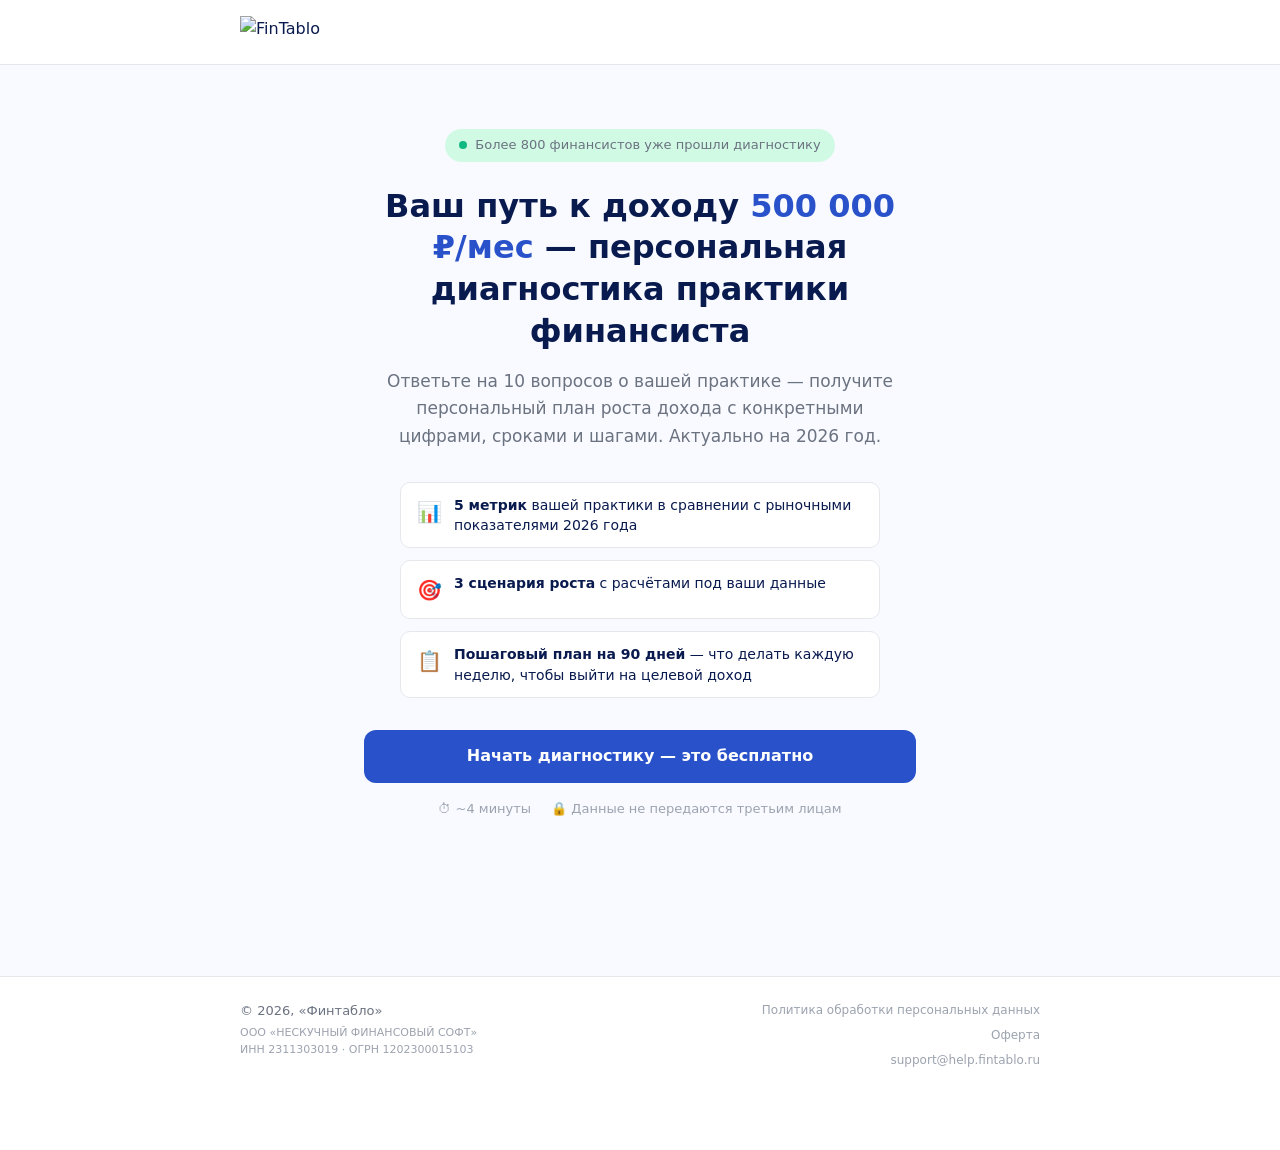
==== report.html @ ff6ccbe8 "v3.1: футер, кавычки, 500к, промежуточный экран, вёрстка - Футер: padding-bottom для clearance fixed" ====
<!DOCTYPE html>
<html lang="ru">
<head>
  <meta charset="UTF-8">
  <meta name="viewport" content="width=device-width, initial-scale=1.0">
  <title>Персональный отчёт — Финтабло</title>
  <link rel="stylesheet" href="css/style.css">
  <!-- Yandex.Metrika -->
  <script type="text/javascript">
    (function(m,e,t,r,i,k,a){m[i]=m[i]||function(){(m[i].a=m[i].a||[]).push(arguments)};
    m[i].l=1*new Date();
    for(var j=0;j<document.scripts.length;j++){if(document.scripts[j].src===r){return;}}
    k=e.createElement(t);a=e.getElementsByTagName(t)[0];k.async=1;k.src=r;a.parentNode.insertBefore(k,a)})
    (window,document,"script","https://mc.yandex.ru/metrika/tag.js","ym");
    ym(61131877,"init",{clickmap:true,trackLinks:true,accurateTrackBounce:true,webvisor:true});
  </script>
</head>
<body class="page-report">

<header class="report-header">
  <div class="header-inner">
    <div class="logo">
      <img src="https://static.tildacdn.com/tild3138-6332-4262-a166-613434313066/Logo.png" alt="FinTablo" height="28">
      <span class="logo-fallback">Финтабло</span>
    </div>
    <div class="report-meta">
      <span>Персональный отчёт</span>
      <span class="dot">·</span>
      <span id="report-name">Загрузка...</span>
      <span class="dot">·</span>
      <span id="report-date"></span>
    </div>
  </div>
</header>

<!-- Report navigation -->
<nav class="report-nav" id="report-nav">
  <div class="report-nav-inner">
    <a href="#sec-findings">Выводы</a>
    <a href="#sec-dashboard">Цифры</a>
    <a href="#sec-profile">Профиль</a>
    <a href="#sec-scenarios">Сценарии</a>
    <a href="#sec-metrics">Метрики</a>
    <a href="#sec-roadmap">План</a>
    <a href="#sec-fintablo">Финтабло</a>
  </div>
</nav>

<div class="container-wide">

  <!-- Report hero -->
  <div id="report-hero" class="report-hero"></div>

  <!-- What we found -->
  <div class="report-section" id="sec-findings">
    <h2>Что мы выяснили о вашей практике</h2>
    <div id="findings"></div>
  </div>

  <!-- Dashboard -->
  <div class="report-section" id="sec-dashboard">
    <h2>Ваша практика в цифрах</h2>
    <div id="dashboard"></div>
  </div>

  <!-- Profile -->
  <div class="report-section" id="sec-profile">
    <h2>Ваш профиль финансиста</h2>
    <div id="profile"></div>
  </div>

  <!-- Locked overlay for preview mode -->
  <div id="locked-section" class="hidden">
    <div class="locked-cta">
      <h3>Это 30% вашего отчёта</h3>
      <p>Далее: 3 сценария роста с конкретными расчётами под ваши данные, пошаговый план на 90 дней и расчёт вашего дохода с партнёрской программой Финтабло.</p>
      <button class="btn-primary" onclick="window.location.href='index.html?go=capture'">Получить полный отчёт →</button>
    </div>
  </div>

  <!-- Full report sections (hidden in preview mode) -->
  <div id="full-report">

    <!-- 3 Scenarios -->
    <div class="report-section" id="sec-scenarios">
      <h2>3 сценария роста вашего дохода</h2>
      <div id="scenarios"></div>
    </div>

    <!-- Inline CTA after scenarios -->
    <div id="inline-cta-1"></div>

    <!-- 5 Metrics -->
    <div class="report-section" id="sec-metrics">
      <h2>5 метрик вашей практики</h2>
      <div id="metrics"></div>
    </div>

    <!-- Lost Potential -->
    <div class="report-section" id="sec-potential">
      <h2>Потенциал роста дохода</h2>
      <div id="lost-potential"></div>
    </div>

    <!-- 90-day Roadmap -->
    <div class="report-section" id="sec-roadmap">
      <h2>Ваш план на 90 дней</h2>
      <div id="roadmap"></div>
    </div>

    <!-- Финтабло Benefits -->
    <div class="report-section" id="sec-fintablo">
      <h2 id="fintablo-heading">Как Финтабло ускорит ваш рост</h2>
      <div id="fintablo"></div>
    </div>

    <!-- Final CTA -->
    <div id="report-cta"></div>

    <!-- Share -->
    <div id="share-section" class="mb-24"></div>

  </div>

</div>

<!-- Persistent banner for preview mode -->
<div class="persistent-banner" id="persistent-banner">
  <div class="banner-inner">
    <div class="banner-text">Получите полный отчёт и персональный разбор с экспертом</div>
    <button class="btn-banner" onclick="window.location.href='index.html?go=capture'">Получить →</button>
  </div>
</div>

<!-- Sticky CTA for full report mode -->
<div class="sticky-report-cta" id="sticky-report-cta" style="display:none">
  <div class="banner-inner">
    <div class="banner-text">Запустите свой план роста с Финтабло</div>
    <button class="btn-banner" onclick="goToThankYou()">Начать →</button>
  </div>
</div>

<footer class="site-footer">
  <div class="footer-inner">
    <div class="footer-company">
      <div class="footer-brand">© 2026, «Финтабло»</div>
      <div class="footer-legal">ООО «НЕСКУЧНЫЙ ФИНАНСОВЫЙ СОФТ»<br>ИНН 2311303019 · ОГРН 1202300015103</div>
    </div>
    <div class="footer-links">
      <a href="https://fintablo.ru/position" target="_blank">Политика обработки персональных данных</a>
      <a href="https://fintablo.ru/oferta" target="_blank">Оферта</a>
      <a href="mailto:support@help.fintablo.ru">support@help.fintablo.ru</a>
    </div>
  </div>
</footer>

<script src="js/storage.js"></script>
<script src="js/calculator.js"></script>
<script src="js/report.js"></script>
</body>
</html>
---- css/style.css ----
/* ===== FinTablo Quiz — Design System v2 ===== */

:root {
  --brand-blue: #2951CA;
  --brand-navy: #091A4E;
  --brand-blue-light: #EEF2FF;
  --brand-blue-hover: #1F3FA0;
  --brand-blue-disabled: #B0BEF0;

  --accent-green: #10B981;
  --accent-green-light: #D1FAE5;
  --warning: #F59E0B;
  --warning-light: #FEF3C7;
  --danger: #EF4444;
  --danger-light: #FEE2E2;

  --text-primary: #091A4E;
  --text-secondary: #6B7280;
  --text-muted: #9CA3AF;
  --bg: #F8FAFF;
  --surface: #FFFFFF;
  --border: #E5E7EB;

  --font: system-ui, -apple-system, BlinkMacSystemFont, 'Segoe UI', sans-serif;
  --radius: 12px;
  --shadow: 0 1px 3px rgba(0,0,0,0.08);
  --shadow-lg: 0 4px 16px rgba(0,0,0,0.1);
}

*, *::before, *::after { box-sizing: border-box; margin: 0; padding: 0; }
html { font-size: 16px; -webkit-text-size-adjust: 100%; scroll-behavior: smooth; }

body {
  font-family: var(--font);
  background: var(--bg);
  color: var(--text-primary);
  line-height: 1.6;
  min-height: 100vh;
  overflow-x: hidden;
}

/* ===== Layout — desktop-friendly ===== */
.container {
  max-width: 600px;
  margin: 0 auto;
  padding: 0 24px;
}

.container-wide {
  max-width: 800px;
  margin: 0 auto;
  padding: 0 24px;
}

/* ===== Header ===== */
header {
  padding: 16px 24px;
  background: var(--surface);
  border-bottom: 1px solid var(--border);
  position: sticky;
  top: 0;
  z-index: 100;
}

header .header-inner {
  max-width: 800px;
  margin: 0 auto;
  display: flex;
  align-items: center;
  justify-content: space-between;
}

header .logo { display: flex; align-items: center; gap: 8px; }
header .logo img { display: block; }

.logo-fallback {
  display: none;
  font-weight: 700;
  color: var(--brand-blue);
  font-size: 20px;
}

/* ===== Progress Bar ===== */
.progress-wrapper {
  padding: 12px 24px 0;
  display: none;
  max-width: 600px;
  margin: 0 auto;
}

.progress-wrapper.visible { display: block; }

.progress-label {
  font-size: 13px;
  color: var(--text-muted);
  margin-bottom: 6px;
  display: flex;
  justify-content: space-between;
}

.progress-bar {
  height: 4px;
  background: #E5E7EB;
  border-radius: 2px;
  overflow: hidden;
}

.progress-fill {
  height: 100%;
  background: linear-gradient(90deg, #2951CA, #5B7FE0);
  border-radius: 2px;
  transition: width 400ms cubic-bezier(0.4,0,0.2,1);
  width: 0%;
}

/* ===== Buttons ===== */
.btn-primary {
  background: var(--brand-blue);
  color: #fff;
  border: none;
  border-radius: var(--radius);
  padding: 16px 32px;
  font-size: 16px;
  font-weight: 600;
  cursor: pointer;
  transition: background 0.2s, transform 0.1s, opacity 0.3s;
  width: 100%;
  min-height: 52px;
  font-family: var(--font);
  line-height: 1.3;
}

.btn-primary:hover { background: var(--brand-blue-hover); }
.btn-primary:active { transform: scale(0.98); }
.btn-primary:disabled { background: var(--brand-blue-disabled); cursor: not-allowed; transform: none; }

.btn-secondary {
  background: transparent;
  color: var(--brand-blue);
  border: 1.5px solid var(--brand-blue);
  border-radius: var(--radius);
  padding: 14px 28px;
  font-size: 15px;
  font-weight: 600;
  cursor: pointer;
  transition: background 0.2s;
  width: 100%;
  min-height: 48px;
  font-family: var(--font);
}

.btn-secondary:hover { background: var(--brand-blue-light); }

.btn-back {
  background: none;
  border: none;
  color: var(--text-secondary);
  font-size: 14px;
  cursor: pointer;
  padding: 8px 0;
  font-family: var(--font);
  display: flex;
  align-items: center;
  gap: 4px;
  white-space: nowrap;
}

.btn-back:hover { color: var(--text-primary); }

/* ===== Step Transitions ===== */
.step { display: none; }

.step.active {
  display: block;
  animation: stepIn 220ms ease forwards;
}

.step.leaving { animation: stepOut 220ms ease forwards; }

@keyframes stepIn {
  from { opacity: 0; transform: translateX(40px); }
  to { opacity: 1; transform: translateX(0); }
}

@keyframes stepOut {
  from { opacity: 1; transform: translateX(0); }
  to { opacity: 0; transform: translateX(-40px); }
}

/* ===== Start Screen ===== */
.start-screen {
  text-align: center;
  padding: 48px 0 60px;
}

.start-screen h1 {
  font-size: 28px;
  line-height: 1.3;
  color: var(--brand-navy);
  margin-bottom: 16px;
  font-weight: 700;
}

.start-screen .subtitle {
  font-size: 16px;
  color: var(--text-secondary);
  line-height: 1.6;
  margin-bottom: 32px;
  max-width: 480px;
  margin-left: auto;
  margin-right: auto;
}

.social-proof {
  display: inline-flex;
  align-items: center;
  gap: 8px;
  font-size: 13px;
  color: var(--text-secondary);
  margin-bottom: 24px;
  background: var(--accent-green-light);
  padding: 6px 14px;
  border-radius: 20px;
}

.dot-green {
  width: 8px;
  height: 8px;
  border-radius: 50%;
  background: var(--accent-green);
  animation: pulse 2s infinite;
}

@keyframes pulse {
  0%, 100% { opacity: 1; }
  50% { opacity: 0.5; }
}

/* Start screen — benefit items */
.start-benefits {
  display: flex;
  flex-direction: column;
  gap: 12px;
  text-align: left;
  max-width: 420px;
  margin: 0 auto 8px;
}

.start-benefit-item {
  display: flex;
  align-items: flex-start;
  gap: 12px;
  padding: 12px 16px;
  background: var(--surface);
  border: 1px solid var(--border);
  border-radius: 10px;
}

.start-benefit-item .sb-icon { font-size: 20px; flex-shrink: 0; margin-top: 1px; }
.start-benefit-item .sb-text { font-size: 14px; color: var(--text-primary); line-height: 1.45; }
.start-benefit-item .sb-text strong { color: var(--brand-navy); }

.trust-badges {
  display: flex;
  justify-content: center;
  gap: 20px;
  margin-bottom: 36px;
  flex-wrap: wrap;
}

.trust-badges span {
  font-size: 13px;
  color: var(--text-muted);
  white-space: nowrap;
}

/* ===== Quiz Step Content ===== */
.step-content {
  padding: 32px 0 120px;
}

.step-question {
  font-size: 24px;
  font-weight: 700;
  color: var(--brand-navy);
  margin-bottom: 8px;
  line-height: 1.35;
}

.step-subtitle {
  font-size: 14px;
  color: var(--text-secondary);
  margin-bottom: 20px;
  line-height: 1.5;
}

.step-motivation {
  display: flex;
  align-items: flex-start;
  gap: 8px;
  font-size: 13px;
  color: var(--text-muted);
  margin-bottom: 20px;
  padding: 10px 14px;
  background: #F9FAFB;
  border-radius: 8px;
  line-height: 1.45;
}

.step-motivation .motiv-icon {
  flex-shrink: 0;
  font-size: 16px;
  line-height: 1;
  margin-top: 1px;
}

/* ===== Steps Preview (on name screen) ===== */
.steps-preview {
  display: flex;
  gap: 6px;
  justify-content: center;
  flex-wrap: wrap;
  margin-top: 28px;
  padding: 16px;
  background: #F9FAFB;
  border-radius: var(--radius);
}

.steps-preview .sp-item {
  display: flex;
  flex-direction: column;
  align-items: center;
  gap: 4px;
  font-size: 11px;
  color: var(--text-muted);
  width: 64px;
  text-align: center;
}

.steps-preview .sp-icon {
  width: 32px;
  height: 32px;
  border-radius: 50%;
  background: var(--brand-blue-light);
  display: flex;
  align-items: center;
  justify-content: center;
  font-size: 15px;
}

.steps-preview .sp-arrow {
  display: flex;
  align-items: center;
  color: var(--border);
  font-size: 16px;
  padding-bottom: 16px;
}

/* ===== Option Cards ===== */
.options-group {
  display: flex;
  flex-direction: column;
  gap: 10px;
  margin-bottom: 16px;
}

.option-card {
  border: 1.5px solid var(--border);
  border-radius: var(--radius);
  padding: 14px 16px;
  cursor: pointer;
  transition: all 0.15s;
  background: #fff;
  font-size: 15px;
  color: var(--text-primary);
  min-height: 48px;
  display: flex;
  align-items: center;
  gap: 10px;
  user-select: none;
}

.option-card:hover { border-color: var(--brand-blue); background: var(--brand-blue-light); }

.option-card.selected {
  border-color: var(--brand-blue);
  background: var(--brand-blue-light);
  color: var(--brand-blue);
  font-weight: 600;
}

.option-card.disabled {
  opacity: 0.45;
  pointer-events: none;
}

.option-card .card-icon { font-size: 18px; flex-shrink: 0; }

/* ===== Text Input ===== */
.text-input {
  width: 100%;
  padding: 16px;
  border: 1.5px solid var(--border);
  border-radius: var(--radius);
  font-size: 18px;
  font-family: var(--font);
  color: var(--text-primary);
  background: #fff;
  outline: none;
  transition: border-color 0.2s;
}

.text-input:focus { border-color: var(--brand-blue); }
.text-input::placeholder { color: var(--text-muted); }

/* ===== Slider ===== */
.slider-wrapper { padding: 8px 0; }

input[type=range] {
  -webkit-appearance: none;
  appearance: none;
  width: 100%;
  height: 6px;
  border-radius: 3px;
  background: linear-gradient(to right, var(--brand-blue) 0%, var(--brand-blue) var(--pct, 50%), #E5E7EB var(--pct, 50%), #E5E7EB 100%);
  outline: none;
  cursor: pointer;
  margin: 12px 0;
}

input[type=range]::-webkit-slider-thumb {
  -webkit-appearance: none;
  width: 24px;
  height: 24px;
  border-radius: 50%;
  background: var(--brand-blue);
  border: 3px solid #fff;
  box-shadow: 0 1px 4px rgba(41,81,202,0.4);
  cursor: pointer;
}

input[type=range]::-moz-range-thumb {
  width: 24px;
  height: 24px;
  border-radius: 50%;
  background: var(--brand-blue);
  border: 3px solid #fff;
  box-shadow: 0 1px 4px rgba(41,81,202,0.4);
  cursor: pointer;
}

.slider-labels {
  display: flex;
  justify-content: space-between;
  font-size: 11px;
  color: var(--text-muted);
  margin-top: 4px;
}

.slider-hint {
  text-align: center;
  font-size: 12px;
  color: var(--text-muted);
  margin-top: 8px;
  transition: opacity 0.3s;
}

.slider-hint.hidden-hint { opacity: 0; }

.slider-value {
  text-align: center;
  font-size: 36px;
  font-weight: 700;
  color: var(--brand-navy);
  margin-bottom: 4px;
}

.slider-sub {
  text-align: center;
  font-size: 14px;
  color: var(--text-secondary);
  margin-top: 8px;
  line-height: 1.5;
}

/* ===== Rate Badge (unified) ===== */
.rate-badge {
  display: inline-block;
  padding: 4px 12px;
  border-radius: 20px;
  font-size: 13px;
  font-weight: 600;
  margin-top: 6px;
}

.rate-badge.green { background: var(--accent-green-light); color: #059669; }
.rate-badge.blue { background: var(--brand-blue-light); color: var(--brand-blue); }
.rate-badge.yellow { background: var(--warning-light); color: #D97706; }
.rate-badge.red { background: var(--danger-light); color: var(--danger); }

/* ===== Color Indicator Bar (unified for all sliders) ===== */
.color-indicator {
  height: 6px;
  border-radius: 3px;
  background: #E5E7EB;
  margin-top: 8px;
  overflow: hidden;
}

.color-indicator .fill {
  height: 100%;
  border-radius: 3px;
  transition: width 0.3s, background 0.3s;
}

/* ===== Insight Box ===== */
.insight-box {
  background: var(--brand-blue-light);
  border-left: 3px solid var(--brand-blue);
  border-radius: 0 8px 8px 0;
  padding: 12px 14px;
  font-size: 13px;
  color: var(--brand-navy);
  margin-top: 16px;
  line-height: 1.55;
  animation: fadeSlide 0.25s ease;
}

@keyframes fadeSlide {
  from { opacity: 0; transform: translateY(6px); }
  to { opacity: 1; transform: translateY(0); }
}

/* ===== Intermediate Screen ===== */
.intermediate-screen {
  padding: 32px 0 120px;
}

.intermediate-screen h2 {
  font-size: 22px;
  font-weight: 700;
  color: var(--brand-navy);
  margin-bottom: 20px;
  line-height: 1.35;
}

.metrics-grid {
  display: grid;
  grid-template-columns: 1fr 1fr;
  gap: 12px;
  margin-bottom: 20px;
}

.metric-card {
  background: var(--surface);
  border: 1px solid var(--border);
  border-radius: var(--radius);
  padding: 18px 16px;
  text-align: center;
}

.metric-card .metric-label {
  font-size: 12px;
  color: var(--text-muted);
  text-transform: uppercase;
  letter-spacing: 0.5px;
  margin-bottom: 4px;
}

.metric-card .metric-value {
  font-size: 28px;
  font-weight: 700;
  color: var(--brand-navy);
}

.metric-card .metric-sub {
  font-size: 12px;
  margin-top: 4px;
  font-weight: 600;
}

.metric-card .metric-sub.green { color: var(--accent-green); }
.metric-card .metric-sub.yellow { color: var(--warning); }
.metric-card .metric-sub.red { color: var(--danger); }

/* Intermediate — benchmark block */
.inter-benchmark {
  background: var(--surface);
  border: 1px solid var(--border);
  border-radius: var(--radius);
  padding: 16px;
  margin-bottom: 16px;
}

.inter-benchmark .bench-row {
  display: flex;
  justify-content: space-between;
  align-items: center;
  padding: 8px 0;
  font-size: 14px;
  border-bottom: 1px solid var(--border);
}

.inter-benchmark .bench-row:last-child { border-bottom: none; }
.inter-benchmark .bench-label { color: var(--text-secondary); }
.inter-benchmark .bench-you { font-weight: 700; color: var(--brand-navy); }
.inter-benchmark .bench-market { font-size: 12px; color: var(--text-muted); }

/* Intermediate — key finding */
.inter-finding {
  background: var(--warning-light);
  border-left: 3px solid var(--warning);
  border-radius: 0 8px 8px 0;
  padding: 14px;
  font-size: 14px;
  color: var(--text-primary);
  line-height: 1.55;
  margin: 16px 0;
}

.inter-finding.positive { background: var(--accent-green-light); border-left-color: var(--accent-green); }
.inter-finding.negative { background: var(--danger-light); border-left-color: var(--danger); }

/* Intermediate — live cost counter */
.inter-live-cost {
  background: var(--brand-blue-light);
  border-radius: var(--radius);
  padding: 16px;
  text-align: center;
  margin: 16px 0;
}

.inter-live-cost .cost-label { font-size: 13px; color: var(--text-secondary); margin-bottom: 4px; }
.inter-live-cost .cost-value { font-size: 24px; font-weight: 700; color: var(--brand-blue); }
.inter-live-cost .cost-sub { font-size: 12px; color: var(--text-muted); margin-top: 4px; }

.inter-next-hint {
  margin-top: 16px;
  padding: 14px;
  background: #F9FAFB;
  border-radius: 8px;
  font-size: 13px;
  color: var(--text-secondary);
  text-align: center;
  line-height: 1.5;
}

/* Enhanced next block for intermediate screen */
.inter-next-block {
  margin-top: 20px;
  background: var(--surface);
  border: 1.5px solid var(--brand-blue);
  border-radius: var(--radius);
  padding: 20px;
}

.inter-next-block .inb-title {
  font-size: 15px;
  font-weight: 700;
  color: var(--brand-navy);
  margin-bottom: 12px;
  text-align: center;
}

.inter-next-items {
  display: grid;
  grid-template-columns: 1fr 1fr;
  gap: 10px;
}

.inter-next-item {
  display: flex;
  align-items: flex-start;
  gap: 8px;
  font-size: 13px;
  color: var(--text-secondary);
  line-height: 1.4;
}

.inter-next-item .ini-icon {
  font-size: 16px;
  flex-shrink: 0;
}

.inter-next-item strong { color: var(--brand-navy); }

@media (max-width: 480px) {
  .inter-next-items { grid-template-columns: 1fr; }
}

/* Capture — personalized hook */
.capture-hook {
  background: var(--brand-blue-light);
  border-radius: var(--radius);
  padding: 16px;
  font-size: 15px;
  color: var(--brand-navy);
  line-height: 1.55;
  margin-bottom: 20px;
}

.capture-hook strong { color: var(--brand-blue); }

/* Capture — mini gauge preview */
.capture-gauge-item { margin-bottom: 12px; }

.capture-gauge-item .cg-header {
  display: flex;
  justify-content: space-between;
  font-size: 13px;
  margin-bottom: 4px;
}

.capture-gauge-item .cg-title { color: var(--text-secondary); }
.capture-gauge-item .cg-value { font-weight: 600; color: var(--brand-navy); }

.capture-gauge-item .cg-bar { height: 6px; background: #E5E7EB; border-radius: 3px; overflow: hidden; }

.capture-gauge-item .cg-fill { height: 100%; border-radius: 3px; transition: width 0.8s ease; }
.capture-gauge-item .cg-fill.green { background: var(--accent-green); }
.capture-gauge-item .cg-fill.blue { background: var(--brand-blue); }
.capture-gauge-item .cg-fill.yellow { background: var(--warning); }
.capture-gauge-item .cg-fill.red { background: var(--danger); }

/* ===== Navigation Footer ===== */
.step-nav {
  position: fixed;
  bottom: 0;
  left: 0;
  right: 0;
  background: var(--surface);
  border-top: 1px solid var(--border);
  padding: 12px 24px;
  padding-bottom: max(12px, env(safe-area-inset-bottom));
  z-index: 100;
}

.step-nav .nav-inner {
  max-width: 600px;
  margin: 0 auto;
  display: flex;
  gap: 12px;
  align-items: center;
}

.step-nav .btn-primary { flex: 1; }

/* ===== Capture Form ===== */
.capture-form {
  padding: 32px 0 120px;
}

.capture-form h2 {
  font-size: 24px;
  font-weight: 700;
  color: var(--brand-navy);
  margin-bottom: 20px;
  line-height: 1.3;
}

.preview-block {
  background: var(--surface);
  border: 1px solid var(--border);
  border-radius: var(--radius);
  padding: 20px;
  margin-bottom: 24px;
}

.preview-block .preview-title {
  font-size: 13px;
  color: var(--text-muted);
  text-transform: uppercase;
  letter-spacing: 0.5px;
  margin-bottom: 12px;
}

.preview-block .preview-item {
  display: flex;
  align-items: baseline;
  gap: 8px;
  font-size: 14px;
  color: var(--text-primary);
  padding: 5px 0;
}

.preview-block .preview-item .check { color: var(--accent-green); flex-shrink: 0; }

.preview-block .preview-locked {
  margin-top: 12px;
  padding-top: 12px;
  border-top: 1px dashed var(--border);
  font-size: 13px;
  color: var(--text-muted);
}

.capture-value-block {
  background: var(--brand-blue-light);
  border-radius: var(--radius);
  padding: 16px;
  margin-bottom: 24px;
}

.capture-value-block h4 {
  font-size: 14px;
  font-weight: 600;
  color: var(--brand-navy);
  margin-bottom: 8px;
}

.capture-value-block ul {
  list-style: none;
  padding: 0;
  font-size: 13px;
  color: var(--text-secondary);
  line-height: 1.6;
}

.capture-value-block li { padding: 2px 0; }
.capture-value-block li::before { content: '✓ '; color: var(--accent-green); font-weight: 600; }

.field-group { margin-bottom: 16px; }

.field-group input {
  width: 100%;
  padding: 12px 14px;
  border: 1.5px solid var(--border);
  border-radius: 10px;
  font-size: 15px;
  font-family: var(--font);
  color: var(--text-primary);
  background: #fff;
  outline: none;
  transition: border-color 0.2s;
}

.field-group input:focus { border-color: var(--brand-blue); }

.field-hint {
  font-size: 12px;
  color: var(--text-muted);
  margin-top: 4px;
}

.form-label {
  font-size: 16px;
  font-weight: 600;
  color: var(--brand-navy);
  margin-bottom: 16px;
}

.checkbox-row {
  display: flex;
  align-items: flex-start;
  gap: 10px;
  margin: 16px 0;
  font-size: 14px;
  color: var(--text-primary);
  cursor: pointer;
  line-height: 1.4;
}

.checkbox-row input[type=checkbox] {
  width: 18px;
  height: 18px;
  margin-top: 2px;
  flex-shrink: 0;
  accent-color: var(--brand-blue);
}

.legal-text {
  font-size: 11px;
  color: var(--text-muted);
  margin-top: 12px;
  line-height: 1.5;
}

.legal-text a { color: var(--text-muted); text-decoration: underline; }
.legal-text a:hover { color: var(--text-secondary); }

.skip-link { text-align: center; margin-top: 16px; }
.skip-link a { font-size: 13px; color: var(--text-muted); text-decoration: underline; }
.skip-link a:hover { color: var(--text-secondary); }

/* ===== REPORT PAGE ===== */

/* Report nav */
.report-nav {
  position: sticky;
  top: 53px;
  z-index: 90;
  background: var(--surface);
  border-bottom: 1px solid var(--border);
  overflow-x: auto;
  -webkit-overflow-scrolling: touch;
  scrollbar-width: none;
}

.report-nav::-webkit-scrollbar { display: none; }

.report-nav-inner {
  max-width: 800px;
  margin: 0 auto;
  display: flex;
  gap: 0;
  padding: 0 24px;
  white-space: nowrap;
}

.report-nav a {
  display: block;
  padding: 10px 14px;
  font-size: 13px;
  color: var(--text-muted);
  text-decoration: none;
  border-bottom: 2px solid transparent;
  transition: color 0.2s, border-color 0.2s;
  flex-shrink: 0;
}

.report-nav a:hover,
.report-nav a.active {
  color: var(--brand-blue);
  border-bottom-color: var(--brand-blue);
}

/* Report header */
.report-header {
  padding: 16px 24px;
  background: var(--surface);
  border-bottom: 1px solid var(--border);
  position: sticky;
  top: 0;
  z-index: 100;
}

.report-header .header-inner {
  max-width: 800px;
  margin: 0 auto;
  display: flex;
  align-items: center;
  gap: 16px;
  flex-wrap: wrap;
}

.report-meta {
  display: flex;
  align-items: center;
  gap: 8px;
  font-size: 13px;
  color: var(--text-muted);
}

.report-meta .dot { color: var(--border); }

/* Report hero */
.report-hero {
  background: linear-gradient(135deg, var(--brand-navy) 0%, #1a3a7a 100%);
  color: #fff;
  border-radius: var(--radius);
  padding: 32px 24px;
  margin: 20px 0;
  text-align: center;
}

.report-hero .rh-type {
  display: inline-block;
  background: rgba(255,255,255,0.15);
  padding: 4px 14px;
  border-radius: 20px;
  font-size: 13px;
  font-weight: 600;
  margin-bottom: 12px;
}

.report-hero h1 {
  font-size: 24px;
  font-weight: 700;
  margin-bottom: 8px;
  line-height: 1.3;
}

.report-hero .rh-subtitle {
  font-size: 14px;
  opacity: 0.8;
  margin-bottom: 20px;
}

.report-hero .rh-stats {
  display: flex;
  justify-content: center;
  gap: 24px;
  flex-wrap: wrap;
}

.report-hero .rh-stat {
  text-align: center;
}

.report-hero .rh-stat-value {
  font-size: 28px;
  font-weight: 700;
}

.report-hero .rh-stat-label {
  font-size: 11px;
  opacity: 0.7;
  text-transform: uppercase;
  letter-spacing: 0.5px;
}

.report-section { margin: 28px 0; scroll-margin-top: 110px; }

.report-section h2 {
  font-size: 22px;
  font-weight: 700;
  color: var(--brand-navy);
  margin-bottom: 16px;
}

.report-section h3 {
  font-size: 16px;
  font-weight: 600;
  color: var(--brand-navy);
  margin-bottom: 12px;
}

/* Dashboard cards */
.dashboard-grid {
  display: grid;
  grid-template-columns: 1fr 1fr;
  gap: 12px;
  margin-bottom: 20px;
}

.dash-card {
  background: var(--surface);
  border: 1px solid var(--border);
  border-radius: var(--radius);
  padding: 20px;
  text-align: center;
}

.dash-card .dash-label {
  font-size: 12px;
  color: var(--text-muted);
  text-transform: uppercase;
  letter-spacing: 0.5px;
}

.dash-card .dash-value { font-size: 32px; font-weight: 700; margin: 4px 0; }
.dash-card .dash-bench { font-size: 11px; color: var(--text-muted); }

.dash-card.green .dash-value { color: var(--accent-green); }
.dash-card.yellow .dash-value { color: var(--warning); }
.dash-card.red .dash-value { color: var(--danger); }

/* Gauge bars */
.gauge-item { margin-bottom: 20px; }

.gauge-header {
  display: flex;
  justify-content: space-between;
  align-items: baseline;
  margin-bottom: 6px;
}

.gauge-title { font-size: 14px; font-weight: 600; color: var(--brand-navy); }
.gauge-value { font-size: 14px; font-weight: 700; color: var(--brand-blue); }

.gauge-bar { height: 8px; background: #E5E7EB; border-radius: 4px; overflow: hidden; }

.gauge-fill { height: 100%; border-radius: 4px; transition: width 1s ease; width: 0%; }
.gauge-fill.green { background: var(--accent-green); }
.gauge-fill.blue { background: var(--brand-blue); }
.gauge-fill.yellow { background: var(--warning); }
.gauge-fill.red { background: var(--danger); }

.gauge-bench { font-size: 11px; color: var(--text-muted); margin-top: 4px; }

.gauge-rec {
  font-size: 13px;
  color: var(--text-secondary);
  margin-top: 6px;
  line-height: 1.5;
}

.bench-badge {
  display: inline-block;
  padding: 2px 10px;
  border-radius: 10px;
  font-size: 11px;
  font-weight: 600;
  margin-left: 6px;
}

.bench-badge.green { background: var(--accent-green-light); color: #059669; }
.bench-badge.yellow { background: var(--warning-light); color: #D97706; }
.bench-badge.red { background: var(--danger-light); color: var(--danger); }

/* Profile card */
.profile-card {
  background: linear-gradient(135deg, var(--brand-navy), #1a3a7a);
  color: #fff;
  border-radius: var(--radius);
  padding: 28px 24px;
  text-align: center;
  margin-bottom: 20px;
}

.profile-card .profile-icon { font-size: 40px; margin-bottom: 8px; }
.profile-card .profile-type { font-size: 22px; font-weight: 700; margin-bottom: 8px; }
.profile-card .profile-desc { font-size: 14px; opacity: 0.85; line-height: 1.6; margin-bottom: 16px; }

.profile-card .profile-stats {
  display: flex;
  justify-content: center;
  gap: 20px;
  font-size: 13px;
  opacity: 0.8;
}

.profile-card .profile-potential {
  margin-top: 16px;
  font-size: 16px;
  font-weight: 600;
  background: rgba(255,255,255,0.15);
  display: inline-block;
  padding: 6px 16px;
  border-radius: 20px;
}

.profile-points {
  background: var(--surface);
  border: 1px solid var(--border);
  border-radius: var(--radius);
  padding: 20px;
}

.profile-points h4 { font-size: 14px; font-weight: 600; color: var(--brand-navy); margin-bottom: 12px; }
.profile-points ul { list-style: none; padding: 0; }

.profile-points li {
  font-size: 14px;
  color: var(--text-secondary);
  padding: 6px 0 6px 20px;
  position: relative;
  line-height: 1.5;
}

.profile-points li::before {
  content: ''; position: absolute; left: 0; top: 12px;
  width: 6px; height: 6px; border-radius: 50%; background: var(--brand-blue);
}

/* Lost potential */
.lost-counter {
  background: var(--danger-light);
  border-radius: var(--radius);
  padding: 24px;
  text-align: center;
  margin-bottom: 16px;
}

.lost-counter .lost-label { font-size: 14px; color: var(--text-secondary); margin-bottom: 8px; }
.lost-counter .lost-value { font-size: 36px; font-weight: 700; color: var(--danger); }
.lost-counter .lost-sub { font-size: 13px; color: var(--text-muted); margin-top: 8px; }

.lost-details {
  background: var(--surface);
  border: 1px solid var(--border);
  border-radius: var(--radius);
  padding: 16px;
  font-size: 14px;
}

.lost-details .row { display: flex; justify-content: space-between; padding: 6px 0; }
.lost-details .row.highlight { font-weight: 600; color: var(--danger); }

/* Scenario cards */
.scenario-card {
  background: var(--surface);
  border: 1px solid var(--border);
  border-radius: var(--radius);
  padding: 24px;
  margin-bottom: 16px;
  position: relative;
}

.scenario-card.recommended { border-color: var(--brand-blue); box-shadow: 0 0 0 1px var(--brand-blue); }

.scenario-badge {
  position: absolute;
  top: -10px;
  right: 16px;
  background: var(--brand-blue);
  color: #fff;
  font-size: 11px;
  font-weight: 600;
  padding: 3px 10px;
  border-radius: 10px;
  text-transform: uppercase;
  letter-spacing: 0.5px;
}

.scenario-card h3 { font-size: 16px; font-weight: 700; margin-bottom: 4px; }
.scenario-card .scenario-time { font-size: 12px; color: var(--text-muted); margin-bottom: 16px; }

.scenario-card .scenario-actions {
  font-size: 14px;
  color: var(--text-secondary);
  margin-bottom: 20px;
  line-height: 1.7;
}

.scenario-card .scenario-actions br { content: ''; display: block; margin-top: 6px; }

.scenario-card .scenario-forecast {
  background: var(--bg);
  border-radius: 8px;
  padding: 14px;
  font-size: 14px;
  line-height: 1.5;
}

.scenario-card .scenario-forecast strong { color: var(--brand-navy); }

.scenario-card .scenario-why {
  margin-top: 12px;
  font-size: 13px;
  color: var(--brand-blue);
  font-style: italic;
  line-height: 1.5;
}

/* Roadmap */
.roadmap-month { margin-bottom: 28px; }

.roadmap-month h3 {
  font-size: 16px;
  font-weight: 700;
  padding-bottom: 8px;
  border-bottom: 2px solid var(--brand-blue);
  margin-bottom: 16px;
}

.roadmap-week { margin-bottom: 16px; }
.roadmap-week h4 { font-size: 14px; font-weight: 600; color: var(--brand-blue); margin-bottom: 8px; }

.roadmap-week p {
  font-size: 14px;
  color: var(--text-secondary);
  line-height: 1.6;
  background: var(--surface);
  border: 1px solid var(--border);
  border-radius: 8px;
  padding: 14px;
}

/* FinTablo benefits */
.benefit-card {
  background: var(--surface);
  border: 1px solid var(--border);
  border-radius: var(--radius);
  padding: 20px;
  margin-bottom: 12px;
}

.benefit-card .benefit-icon { font-size: 24px; margin-bottom: 8px; }
.benefit-card h4 { font-size: 15px; font-weight: 600; color: var(--brand-navy); margin-bottom: 6px; }
.benefit-card p { font-size: 14px; color: var(--text-secondary); line-height: 1.5; }

.fintablo-calc {
  background: var(--brand-blue-light);
  border: 1px solid var(--brand-blue);
  border-radius: var(--radius);
  padding: 24px;
  margin: 20px 0;
}

.fintablo-calc h4 { font-size: 16px; font-weight: 700; color: var(--brand-navy); margin-bottom: 12px; }

.fintablo-calc .calc-row {
  display: flex;
  justify-content: space-between;
  font-size: 14px;
  padding: 4px 0;
}

.fintablo-calc .calc-row.total {
  font-weight: 700;
  font-size: 16px;
  color: var(--brand-blue);
  padding-top: 8px;
  margin-top: 8px;
  border-top: 1px solid var(--brand-blue);
}

.fintablo-calc .calc-growth {
  margin-top: 8px;
  font-size: 14px;
  color: var(--accent-green);
  font-weight: 600;
}

/* Report insight */
.report-insight {
  background: var(--brand-blue-light);
  border-left: 4px solid var(--brand-blue);
  border-radius: 0 var(--radius) var(--radius) 0;
  padding: 20px;
  font-size: 15px;
  color: var(--brand-navy);
  line-height: 1.6;
  margin: 20px 0;
}

/* Report CTA */
.report-cta {
  background: linear-gradient(135deg, var(--brand-navy), #1a3a7a);
  color: #fff;
  border-radius: var(--radius);
  padding: 32px 24px;
  text-align: center;
  margin: 32px 0;
}

.report-cta h3 { font-size: 20px; margin-bottom: 12px; }
.report-cta p { font-size: 14px; opacity: 0.85; margin-bottom: 20px; line-height: 1.5; }

.report-cta .btn-primary {
  background: #fff;
  color: var(--brand-blue);
  max-width: 360px;
  margin: 0 auto;
}

.report-cta .btn-primary:hover { background: #f0f0f0; }

/* Locked overlay for preview mode */
.report-locked {
  position: relative;
}

.report-locked::after {
  content: '';
  position: absolute;
  top: 0;
  left: 0;
  right: 0;
  bottom: 0;
  background: linear-gradient(to bottom, rgba(248,250,255,0) 0%, rgba(248,250,255,0.95) 60%);
  pointer-events: none;
  border-radius: var(--radius);
}

.locked-cta {
  background: var(--surface);
  border: 2px solid var(--brand-blue);
  border-radius: var(--radius);
  padding: 28px 24px;
  text-align: center;
  margin: 24px 0;
}

.locked-cta h3 { font-size: 18px; font-weight: 700; color: var(--brand-navy); margin-bottom: 8px; }
.locked-cta p { font-size: 14px; color: var(--text-secondary); margin-bottom: 16px; line-height: 1.5; }

.locked-cta .btn-primary { max-width: 360px; margin: 0 auto; }

/* Share button */
.btn-share {
  background: none;
  border: 1.5px solid var(--border);
  border-radius: var(--radius);
  padding: 12px 24px;
  font-size: 14px;
  color: var(--text-secondary);
  cursor: pointer;
  width: 100%;
  font-family: var(--font);
  transition: border-color 0.2s;
  margin-top: 16px;
}

.btn-share:hover { border-color: var(--brand-blue); color: var(--brand-blue); }

/* ===== THANK YOU PAGE ===== */
.thankyou-hero {
  text-align: center;
  padding: 48px 0 28px;
}

.thankyou-hero .check-icon {
  width: 64px;
  height: 64px;
  background: var(--accent-green-light);
  border-radius: 50%;
  display: flex;
  align-items: center;
  justify-content: center;
  margin: 0 auto 20px;
  font-size: 32px;
}

.thankyou-hero h1 {
  font-size: 24px;
  font-weight: 700;
  color: var(--brand-navy);
  margin-bottom: 12px;
  line-height: 1.3;
}

.thankyou-hero p {
  font-size: 15px;
  color: var(--text-secondary);
  line-height: 1.6;
}

.timer-block {
  background: var(--brand-blue-light);
  border-radius: var(--radius);
  padding: 16px;
  text-align: center;
  margin: 20px 0;
}

.timer-block .timer-label { font-size: 13px; color: var(--text-secondary); }
.timer-block .timer-value { font-size: 20px; font-weight: 700; color: var(--brand-blue); margin-top: 4px; }

/* Value block on thankyou */
.call-value-block {
  background: var(--surface);
  border: 1px solid var(--border);
  border-radius: var(--radius);
  padding: 20px;
  margin: 20px 0;
}

.call-value-block h3 {
  font-size: 16px;
  font-weight: 700;
  color: var(--brand-navy);
  margin-bottom: 12px;
}

.call-value-block ul {
  list-style: none;
  padding: 0;
}

.call-value-block li {
  font-size: 14px;
  color: var(--text-secondary);
  padding: 6px 0 6px 24px;
  position: relative;
  line-height: 1.5;
}

.call-value-block li::before {
  content: '✓';
  position: absolute;
  left: 0;
  color: var(--accent-green);
  font-weight: 700;
}

/* Next steps */
.next-steps { margin: 24px 0; }

.next-step {
  display: flex;
  gap: 16px;
  margin-bottom: 20px;
}

.next-step .step-num {
  width: 32px;
  height: 32px;
  border-radius: 50%;
  background: var(--brand-blue);
  color: #fff;
  display: flex;
  align-items: center;
  justify-content: center;
  font-size: 14px;
  font-weight: 700;
  flex-shrink: 0;
}

.next-step .step-body h4 { font-size: 15px; font-weight: 600; color: var(--brand-navy); margin-bottom: 4px; }
.next-step .step-body p, .next-step .step-body ul { font-size: 14px; color: var(--text-secondary); line-height: 1.5; }
.next-step .step-body ul { list-style: none; padding: 0; margin-top: 4px; }
.next-step .step-body li { padding: 2px 0; }
.next-step .step-body li::before { content: '  '; color: var(--brand-blue); }

/* Stories */
.stories { margin: 24px 0; }
.stories h3 { font-size: 16px; font-weight: 700; color: var(--brand-navy); margin-bottom: 16px; }

.story-card {
  background: var(--surface);
  border: 1px solid var(--border);
  border-radius: var(--radius);
  padding: 20px;
  margin-bottom: 12px;
}

.story-card .story-name { font-size: 14px; font-weight: 600; color: var(--brand-navy); margin-bottom: 8px; }

.story-card .story-before-after {
  display: grid;
  grid-template-columns: 1fr 1fr;
  gap: 8px;
  font-size: 13px;
  margin-bottom: 10px;
}

.story-card .story-before { color: var(--text-muted); }
.story-card .story-after { color: var(--accent-green); font-weight: 600; }
.story-card .story-quote { font-size: 14px; color: var(--text-secondary); font-style: italic; line-height: 1.5; }

/* Partner program */
.partner-block { margin: 24px 0; }

.partner-format {
  border: 1.5px solid var(--border);
  border-radius: var(--radius);
  padding: 20px;
  margin-bottom: 12px;
}

.partner-format.primary { border-color: var(--brand-blue); }
.partner-format h4 { font-size: 15px; font-weight: 700; color: var(--brand-navy); margin-bottom: 8px; }
.partner-format p { font-size: 14px; color: var(--text-secondary); line-height: 1.5; }

.partner-benefit { display: flex; gap: 12px; padding: 12px 0; }
.partner-benefit .pb-icon { font-size: 20px; flex-shrink: 0; }
.partner-benefit h5 { font-size: 14px; font-weight: 600; color: var(--brand-navy); margin-bottom: 2px; }
.partner-benefit p { font-size: 13px; color: var(--text-secondary); line-height: 1.4; }

/* Action cards */
.action-card {
  display: flex;
  align-items: center;
  gap: 12px;
  padding: 14px 16px;
  border: 1px solid var(--border);
  border-radius: var(--radius);
  font-size: 14px;
  color: var(--text-primary);
  text-decoration: none;
  background: var(--surface);
  cursor: pointer;
  margin-bottom: 8px;
  transition: border-color 0.2s;
  font-family: var(--font);
  width: 100%;
  text-align: left;
}

.action-card:hover { border-color: var(--brand-blue); }

/* Late email */
.late-email-form {
  background: var(--surface);
  border: 1px solid var(--border);
  border-radius: var(--radius);
  padding: 20px;
  margin-top: 20px;
}

.late-email-form p { font-size: 14px; color: var(--text-primary); margin-bottom: 10px; }

.late-email-form .input-row { display: flex; gap: 8px; }

.late-email-form input {
  flex: 1;
  padding: 12px;
  border: 1.5px solid var(--border);
  border-radius: 8px;
  font-size: 14px;
  font-family: var(--font);
  outline: none;
}

.late-email-form input:focus { border-color: var(--brand-blue); }

.late-email-form button {
  padding: 12px 20px;
  background: var(--brand-blue);
  color: #fff;
  border: none;
  border-radius: 8px;
  font-size: 14px;
  font-weight: 600;
  cursor: pointer;
  font-family: var(--font);
  white-space: nowrap;
}

/* Persistent banner */
.persistent-banner {
  position: fixed;
  bottom: 0;
  left: 0;
  right: 0;
  background: var(--brand-navy);
  color: #fff;
  padding: 14px 24px;
  padding-bottom: max(14px, env(safe-area-inset-bottom));
  z-index: 200;
  display: none;
}

.persistent-banner.visible { display: block; }

.persistent-banner .banner-inner {
  max-width: 800px;
  margin: 0 auto;
  display: flex;
  align-items: center;
  gap: 12px;
}

.persistent-banner .banner-text { flex: 1; font-size: 13px; }

.persistent-banner .btn-banner {
  background: #fff;
  color: var(--brand-blue);
  border: none;
  border-radius: 8px;
  padding: 8px 16px;
  font-size: 13px;
  font-weight: 600;
  cursor: pointer;
  white-space: nowrap;
  font-family: var(--font);
}

/* Sticky CTA for full report */
.sticky-report-cta {
  position: fixed;
  bottom: 0;
  left: 0;
  right: 0;
  background: var(--brand-blue);
  color: #fff;
  padding: 12px 24px;
  padding-bottom: max(12px, env(safe-area-inset-bottom));
  z-index: 190;
  transform: translateY(100%);
  transition: transform 0.3s ease;
}

.sticky-report-cta.visible { transform: translateY(0); }

.sticky-report-cta .banner-inner {
  max-width: 800px;
  margin: 0 auto;
  display: flex;
  align-items: center;
  gap: 12px;
}

.sticky-report-cta .banner-text { flex: 1; font-size: 14px; font-weight: 500; }

.sticky-report-cta .btn-banner {
  background: #fff;
  color: var(--brand-blue);
  border: none;
  border-radius: 8px;
  padding: 10px 20px;
  font-size: 14px;
  font-weight: 600;
  cursor: pointer;
  white-space: nowrap;
  font-family: var(--font);
}

/* Inline CTA between report sections */
.inline-cta {
  background: linear-gradient(135deg, var(--brand-blue-light), #E0E7FF);
  border: 1px solid var(--brand-blue);
  border-radius: var(--radius);
  padding: 24px;
  text-align: center;
  margin: 24px 0;
}

.inline-cta h4 { font-size: 16px; font-weight: 600; color: var(--brand-navy); margin-bottom: 8px; }
.inline-cta p { font-size: 14px; color: var(--text-secondary); margin-bottom: 16px; line-height: 1.5; }

.inline-cta .btn-primary { max-width: 360px; margin: 0 auto; }

/* ===== Cross-browser ===== */
input[type=range]::-moz-range-track {
  height: 6px;
  border-radius: 3px;
  background: transparent;
}

input[type=range]::-moz-range-progress {
  height: 6px;
  border-radius: 3px 0 0 3px;
  background: var(--brand-blue);
}

/* Safari touch-action fix */
.option-card, .btn-primary, .btn-secondary, .btn-back, .action-card {
  -webkit-tap-highlight-color: transparent;
}

/* Firefox scrollbar hide for report nav */
.report-nav { scrollbar-width: none; }

/* Ensure smooth scroll on iOS */
html { -webkit-overflow-scrolling: touch; }

/* ===== Responsive: 375px (iPhone SE) ===== */
@media (max-width: 389px) {
  body { font-size: 14px; }
  .start-screen h1 { font-size: 20px; }
  .start-screen .subtitle { font-size: 14px; }
  .start-benefit-item { padding: 10px 12px; }
  .start-benefit-item .sb-text { font-size: 13px; }
  .step-question { font-size: 18px; }
  .slider-value { font-size: 28px; }
  .option-card { padding: 12px 14px; font-size: 14px; min-height: 44px; }
  .container, .container-wide { padding: 0 14px; }
  .step-nav { padding: 10px 14px; }
  .btn-primary { padding: 14px 24px; font-size: 15px; }
  .metrics-grid { gap: 6px; }
  .metric-card { padding: 14px 10px; }
  .metric-card .metric-value { font-size: 22px; }
  .steps-preview { padding: 12px; gap: 4px; }
  .steps-preview .sp-item { width: 48px; font-size: 9px; }
  .steps-preview .sp-icon { width: 26px; height: 26px; font-size: 12px; }
  .steps-preview .sp-arrow { font-size: 12px; }
  .insight-box { font-size: 12px; padding: 10px 12px; }
  .inter-next-items { grid-template-columns: 1fr; }
  .report-hero h1 { font-size: 20px; }
  .report-hero .rh-stats { gap: 16px; }
  .report-hero .rh-stat-value { font-size: 22px; }
  .dash-card .dash-value { font-size: 24px; }
  .profile-card { padding: 20px 16px; }
  .profile-card .profile-type { font-size: 18px; }
  .scenario-card { padding: 18px; }
  .sticky-report-cta .banner-text { font-size: 12px; }
  .persistent-banner .banner-text { font-size: 12px; }
}

/* ===== Responsive: up to 480px (small phones) ===== */
@media (max-width: 480px) {
  .start-screen h1 { font-size: 22px; }
  .step-question { font-size: 20px; }
  .trust-badges { gap: 12px; }
  .trust-badges span { font-size: 12px; }
  .metrics-grid { gap: 8px; }
  .metric-card .metric-value { font-size: 24px; }
  .dash-card .dash-value { font-size: 26px; }
  .story-card .story-before-after { grid-template-columns: 1fr; }
  .container, .container-wide { padding: 0 16px; }
  .step-nav { padding: 10px 16px; }
  .slider-value { font-size: 30px; }
  .steps-preview .sp-item { width: 54px; font-size: 10px; }
  .steps-preview .sp-icon { width: 28px; height: 28px; font-size: 13px; }
  .inter-next-items { grid-template-columns: 1fr; }
  .report-hero .rh-stats { gap: 16px; }
  .capture-hook { font-size: 14px; }
  .fintablo-calc { padding: 18px; }
  .roadmap-week p { padding: 12px; font-size: 13px; }
}

/* ===== Responsive: 481-768px (large phones, small tablets) ===== */
@media (min-width: 481px) and (max-width: 768px) {
  .container { max-width: 540px; }
  .start-benefits { max-width: 460px; }
  .dashboard-grid { gap: 12px; }
}

/* ===== Responsive: 769px+ (tablets landscape, desktop) ===== */
@media (min-width: 769px) {
  .start-screen { padding: 64px 0 80px; }
  .start-screen h1 { font-size: 32px; }
  .start-screen .subtitle { font-size: 17px; max-width: 520px; }
  .start-benefits { max-width: 480px; }
  .step-content { padding: 40px 0 120px; }
  .step-question { font-size: 26px; }
  .dashboard-grid { gap: 16px; }
  .dash-card { padding: 24px; }
  .dash-card .dash-value { font-size: 36px; }
  .report-section { margin: 36px 0; }
  .report-hero { padding: 40px 32px; }
  .report-hero h1 { font-size: 28px; }
  .report-hero .rh-stat-value { font-size: 32px; }
  .scenario-card { padding: 28px; }
  .fintablo-calc { padding: 28px; }
  .profile-card { padding: 36px 32px; }
  .inter-benchmark { padding: 20px; }
}

/* ===== Responsive: 1024px+ (desktop) ===== */
@media (min-width: 1024px) {
  .container-wide { max-width: 880px; }
  .report-hero .rh-stats { gap: 40px; }
  .dashboard-grid { grid-template-columns: repeat(4, 1fr); }
  .story-card .story-before-after { grid-template-columns: 1fr 1fr; }
}

/* ===== Responsive: 1440px+ (wide desktop) ===== */
@media (min-width: 1440px) {
  .container { max-width: 640px; }
  .container-wide { max-width: 960px; }
  body { font-size: 16px; }
}

/* ===== Finding cards ===== */
.finding-card {
  background: var(--surface);
  border-left: 3px solid var(--brand-blue);
  border-radius: 0 var(--radius) var(--radius) 0;
  padding: 16px;
  margin-bottom: 12px;
}

.finding-card .fc-header {
  display: flex;
  align-items: center;
  gap: 8px;
  margin-bottom: 6px;
}

.finding-card .fc-icon { font-size: 18px; }

.finding-card .fc-title {
  font-size: 14px;
  font-weight: 600;
  color: var(--brand-navy);
}

.finding-card .fc-body {
  font-size: 13px;
  color: var(--text-secondary);
  line-height: 1.55;
}

.finding-card .fc-action {
  margin-top: 8px;
  font-size: 13px;
  color: var(--brand-blue);
  font-weight: 500;
}

.finding-card.warning { border-left-color: var(--warning); }
.finding-card.danger { border-left-color: var(--danger); }
.finding-card.success { border-left-color: var(--accent-green); }

/* ===== Name step — "For whom" block ===== */
.name-step-info {
  margin-top: 24px;
  padding: 16px;
  background: var(--surface);
  border: 1px solid var(--border);
  border-radius: var(--radius);
}

.name-step-info .nsi-title {
  font-size: 13px;
  font-weight: 600;
  color: var(--text-muted);
  text-transform: uppercase;
  letter-spacing: 0.5px;
  margin-bottom: 10px;
}

.name-step-info .nsi-items {
  display: flex;
  flex-direction: column;
  gap: 8px;
}

.name-step-info .nsi-item {
  display: flex;
  align-items: center;
  gap: 10px;
  font-size: 14px;
  color: var(--text-secondary);
  line-height: 1.4;
}

.name-step-info .nsi-icon { font-size: 16px; flex-shrink: 0; }

/* ===== Footer ===== */
/* Footer needs bottom padding to clear fixed elements (step-nav ~76px, sticky CTA ~56px) */
.site-footer {
  margin-top: 40px;
  padding: 24px 24px;
  padding-bottom: 80px; /* clears fixed nav/sticky CTA */
  border-top: 1px solid var(--border);
  background: var(--surface);
}

/* On quiz pages, footer is mostly hidden behind steps. On report — needs clearance for sticky CTA */
body.page-report .site-footer { padding-bottom: 72px; }
body.page-thankyou .site-footer { padding-bottom: 24px; }

.footer-inner {
  max-width: 800px;
  margin: 0 auto;
  display: flex;
  justify-content: space-between;
  align-items: flex-start;
  flex-wrap: wrap;
  gap: 16px;
}

.footer-company { flex-shrink: 0; }

.footer-brand {
  font-size: 13px;
  color: var(--text-secondary);
  font-weight: 500;
  margin-bottom: 4px;
}

.footer-legal {
  font-size: 11px;
  color: var(--text-muted);
  line-height: 1.5;
}

.footer-links {
  display: flex;
  flex-direction: column;
  gap: 6px;
  align-items: flex-end;
}

.footer-links a {
  font-size: 12px;
  color: var(--text-muted);
  text-decoration: none;
}

.footer-links a:hover { color: var(--text-secondary); text-decoration: underline; }

@media (max-width: 480px) {
  .footer-inner { flex-direction: column; align-items: center; text-align: center; }
  .footer-links { align-items: center; }
}

/* ===== Utility ===== */
.hidden { display: none !important; }
.text-center { text-align: center; }
.mt-8 { margin-top: 8px; }
.mt-16 { margin-top: 16px; }
.mt-24 { margin-top: 24px; }
.mb-8 { margin-bottom: 8px; }
.mb-16 { margin-bottom: 16px; }
.mb-24 { margin-bottom: 24px; }
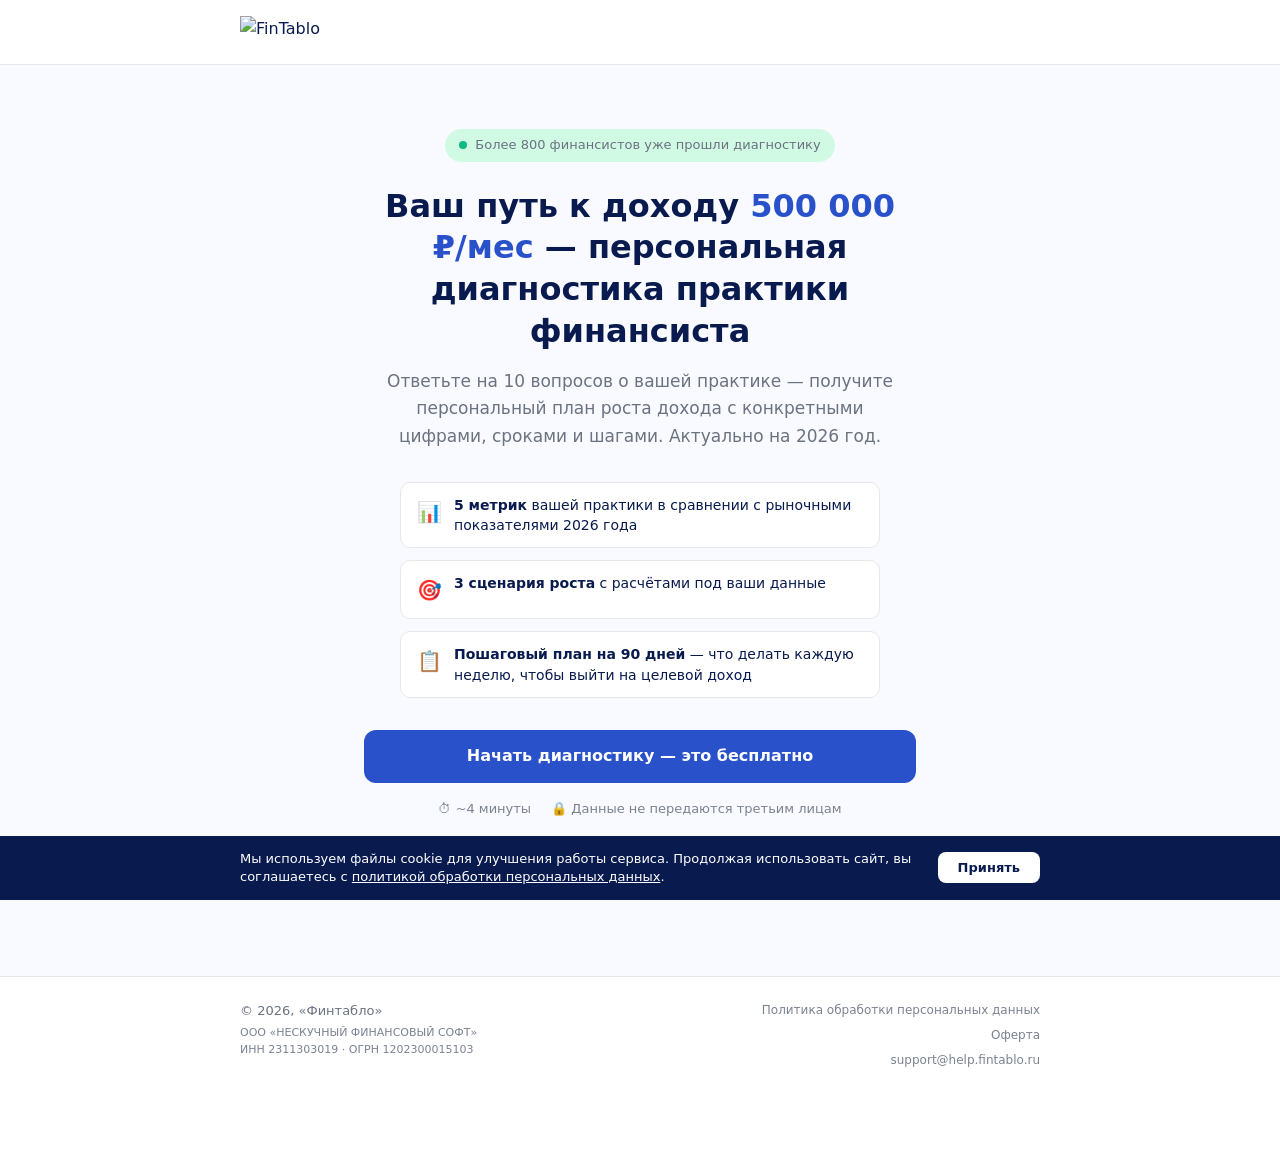
==== commit eef6c257: "v3.3: cookie-баннер, полный аудит, 7 исправлений - Cookie-баннер на всех 3 страницах (152-ФЗ), запом" ====
--- a/report.html
+++ b/report.html
@@ -41,6 +41,7 @@
     <a href="#sec-profile">Профиль</a>
     <a href="#sec-scenarios">Сценарии</a>
     <a href="#sec-metrics">Метрики</a>
+    <a href="#sec-potential">Потенциал</a>
     <a href="#sec-roadmap">План</a>
     <a href="#sec-fintablo">Финтабло</a>
   </div>
@@ -154,8 +155,19 @@
   </div>
 </footer>
 
+<div class="cookie-banner" id="cookie-banner">
+  <div class="cb-inner">
+    <div class="cb-text">Мы используем файлы cookie для улучшения работы сервиса. Продолжая использовать сайт, вы соглашаетесь с <a href="https://fintablo.ru/position" target="_blank">политикой обработки персональных данных</a>.</div>
+    <button class="cb-btn" onclick="acceptCookies()">Принять</button>
+  </div>
+</div>
+
 <script src="js/storage.js"></script>
 <script src="js/calculator.js"></script>
 <script src="js/report.js"></script>
+<script>
+function acceptCookies(){localStorage.setItem('fintablo_cookies','1');document.getElementById('cookie-banner').classList.remove('visible')}
+if(!localStorage.getItem('fintablo_cookies')){document.getElementById('cookie-banner').classList.add('visible')}
+</script>
 </body>
 </html>
--- a/css/style.css
+++ b/css/style.css
@@ -16,7 +16,7 @@
 
   --text-primary: #091A4E;
   --text-secondary: #6B7280;
-  --text-muted: #9CA3AF;
+  --text-muted: #7B8290;
   --bg: #F8FAFF;
   --surface: #FFFFFF;
   --border: #E5E7EB;
@@ -1949,6 +1949,53 @@
   .footer-links { align-items: center; }
 }
 
+/* ===== Cookie Banner ===== */
+.cookie-banner {
+  position: fixed;
+  bottom: 0;
+  left: 0;
+  right: 0;
+  background: var(--brand-navy);
+  color: #fff;
+  padding: 14px 24px;
+  padding-bottom: max(14px, env(safe-area-inset-bottom));
+  z-index: 300;
+  display: none;
+}
+
+.cookie-banner.visible { display: block; }
+
+.cookie-banner .cb-inner {
+  max-width: 800px;
+  margin: 0 auto;
+  display: flex;
+  align-items: center;
+  gap: 12px;
+  flex-wrap: wrap;
+}
+
+.cookie-banner .cb-text {
+  flex: 1;
+  font-size: 13px;
+  line-height: 1.4;
+  min-width: 200px;
+}
+
+.cookie-banner .cb-text a { color: #fff; text-decoration: underline; }
+
+.cookie-banner .cb-btn {
+  background: #fff;
+  color: var(--brand-navy);
+  border: none;
+  border-radius: 8px;
+  padding: 8px 20px;
+  font-size: 13px;
+  font-weight: 600;
+  cursor: pointer;
+  white-space: nowrap;
+  font-family: var(--font);
+}
+
 /* ===== Utility ===== */
 .hidden { display: none !important; }
 .text-center { text-align: center; }
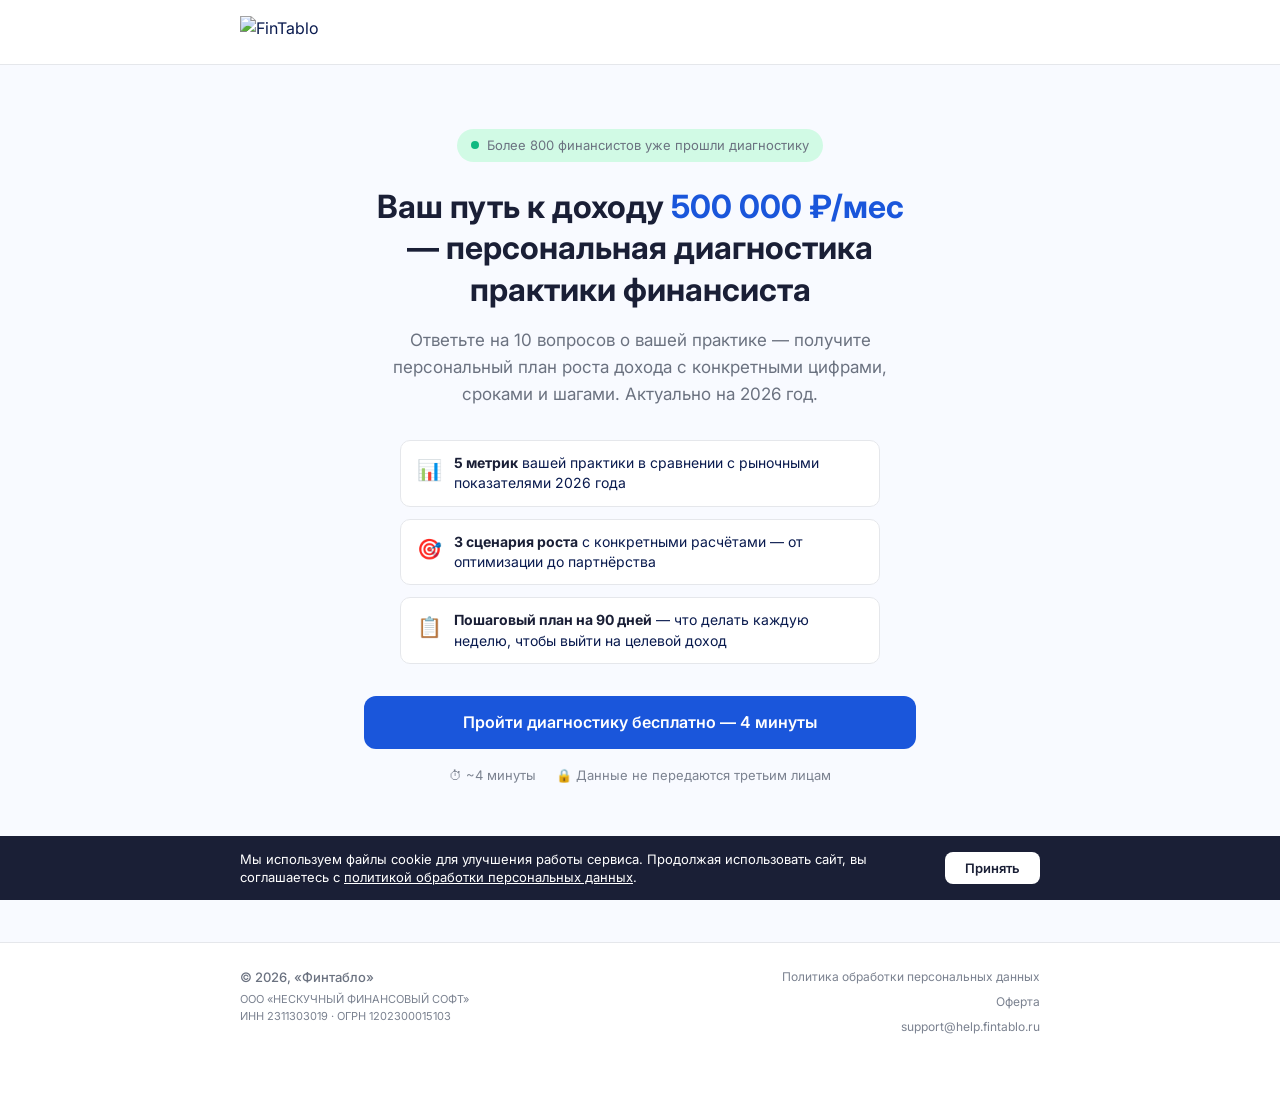
==== commit 9e59fe3e: "v4.0: производительность, форма, прогресс, CTA, thankyou, 500к - Переходы: мгновенные, без мерцания " ====
--- a/report.html
+++ b/report.html
@@ -136,8 +136,8 @@
 <!-- Sticky CTA for full report mode -->
 <div class="sticky-report-cta" id="sticky-report-cta" style="display:none">
   <div class="banner-inner">
-    <div class="banner-text">Запустите свой план роста с Финтабло</div>
-    <button class="btn-banner" onclick="goToThankYou()">Начать →</button>
+    <div class="banner-text">Реализуйте свой план роста вместе с Финтабло</div>
+    <button class="btn-banner" onclick="goToThankYou()">Начать бесплатно →</button>
   </div>
 </div>
 
--- a/css/style.css
+++ b/css/style.css
@@ -1,10 +1,10 @@
 /* ===== FinTablo Quiz — Design System v2 ===== */
 
 :root {
-  --brand-blue: #2951CA;
-  --brand-navy: #091A4E;
+  --brand-blue: #1A56DB;
+  --brand-navy: #1A1F36;
   --brand-blue-light: #EEF2FF;
-  --brand-blue-hover: #1F3FA0;
+  --brand-blue-hover: #1648C0;
   --brand-blue-disabled: #B0BEF0;
 
   --accent-green: #10B981;
@@ -21,7 +21,7 @@
   --surface: #FFFFFF;
   --border: #E5E7EB;
 
-  --font: system-ui, -apple-system, BlinkMacSystemFont, 'Segoe UI', sans-serif;
+  --font: 'Inter', system-ui, -apple-system, BlinkMacSystemFont, 'Segoe UI', sans-serif;
   --radius: 12px;
   --shadow: 0 1px 3px rgba(0,0,0,0.08);
   --shadow-lg: 0 4px 16px rgba(0,0,0,0.1);
@@ -107,7 +107,7 @@
 
 .progress-fill {
   height: 100%;
-  background: linear-gradient(90deg, #2951CA, #5B7FE0);
+  background: linear-gradient(90deg, #1A56DB, #4B7FE0);
   border-radius: 2px;
   transition: width 400ms cubic-bezier(0.4,0,0.2,1);
   width: 0%;
@@ -430,22 +430,22 @@
 
 input[type=range]::-webkit-slider-thumb {
   -webkit-appearance: none;
-  width: 24px;
-  height: 24px;
+  width: 32px;
+  height: 32px;
   border-radius: 50%;
   background: var(--brand-blue);
   border: 3px solid #fff;
-  box-shadow: 0 1px 4px rgba(41,81,202,0.4);
+  box-shadow: 0 2px 6px rgba(26,86,219,0.4);
   cursor: pointer;
 }
 
 input[type=range]::-moz-range-thumb {
-  width: 24px;
-  height: 24px;
+  width: 32px;
+  height: 32px;
   border-radius: 50%;
   background: var(--brand-blue);
   border: 3px solid #fff;
-  box-shadow: 0 1px 4px rgba(41,81,202,0.4);
+  box-shadow: 0 2px 6px rgba(26,86,219,0.4);
   cursor: pointer;
 }
 
@@ -1997,6 +1997,12 @@
 }
 
 /* ===== Utility ===== */
+@keyframes stepInFromLeft {
+  from { opacity: 0; transform: translateX(-40px); }
+  to { opacity: 1; transform: translateX(0); }
+}
+.step.entering-back { animation: stepInFromLeft 220ms ease forwards; }
+
 .hidden { display: none !important; }
 .text-center { text-align: center; }
 .mt-8 { margin-top: 8px; }
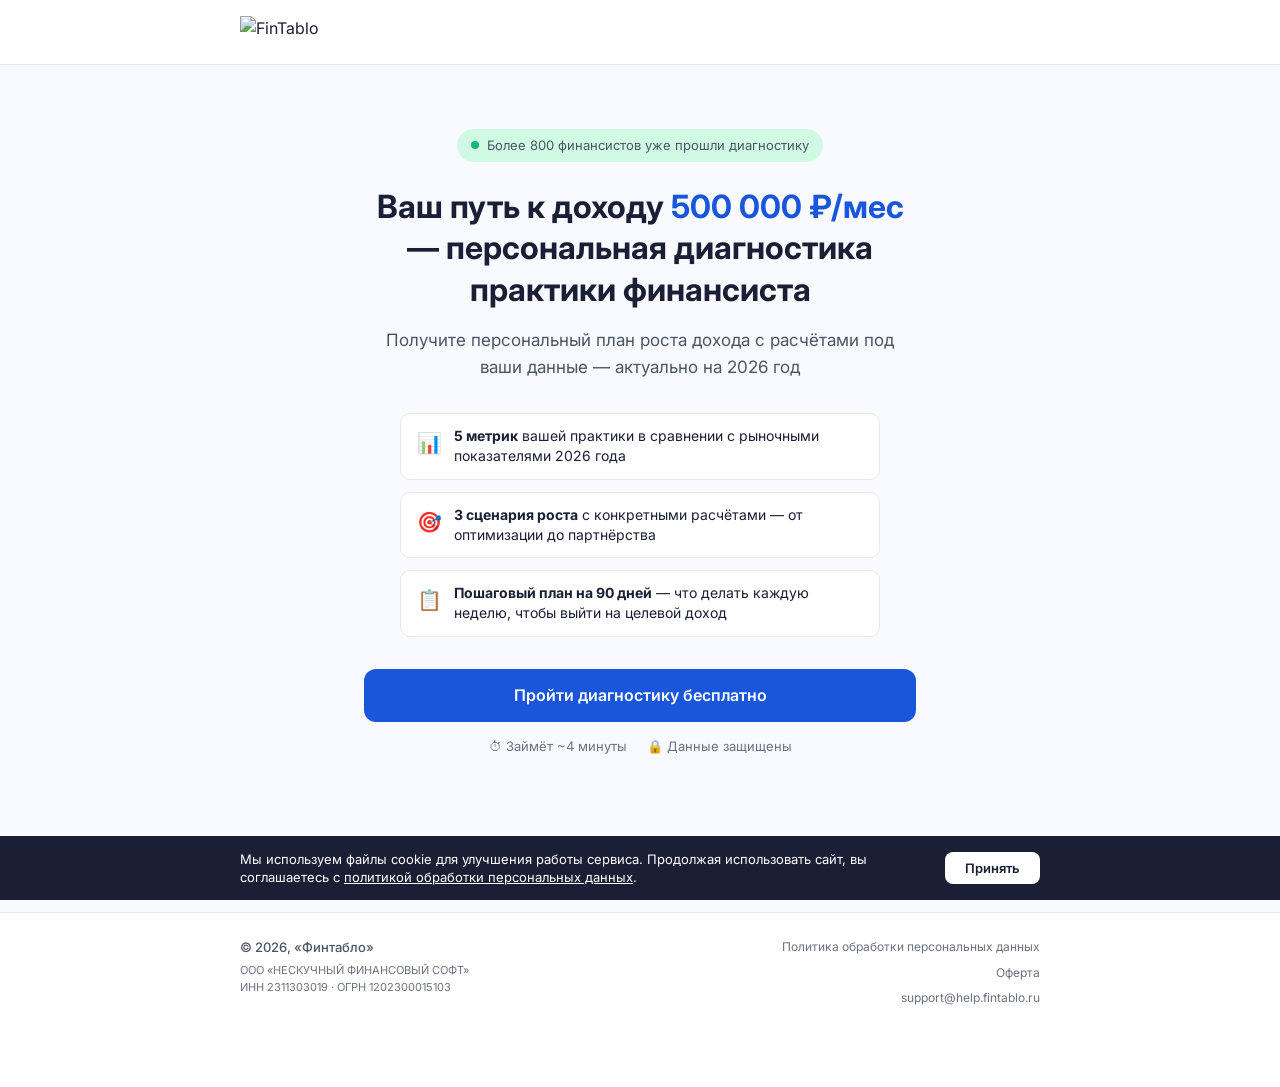
==== commit ca56d34c: "v4.6: шрифты, кнопка, подзаголовок, мобиль, без номера - Кнопка старта: убраны «4 минуты», оставлено" ====
--- a/report.html
+++ b/report.html
@@ -3,6 +3,7 @@
 <head>
   <meta charset="UTF-8">
   <meta name="viewport" content="width=device-width, initial-scale=1.0">
+  <meta name="format-detection" content="telephone=no,date=no,address=no,email=no">
   <title>Персональный отчёт — Финтабло</title>
   <link rel="stylesheet" href="css/style.css">
   <!-- Yandex.Metrika -->
@@ -36,12 +37,12 @@
 <!-- Report navigation -->
 <nav class="report-nav" id="report-nav">
   <div class="report-nav-inner">
+    <a href="#sec-potential">Потенциал</a>
     <a href="#sec-findings">Выводы</a>
     <a href="#sec-dashboard">Цифры</a>
     <a href="#sec-profile">Профиль</a>
     <a href="#sec-scenarios">Сценарии</a>
     <a href="#sec-metrics">Метрики</a>
-    <a href="#sec-potential">Потенциал</a>
     <a href="#sec-roadmap">План</a>
     <a href="#sec-fintablo">Финтабло</a>
   </div>
@@ -51,6 +52,12 @@
 
   <!-- Report hero -->
   <div id="report-hero" class="report-hero"></div>
+
+  <!-- Lost Potential — FIRST after hero for maximum impact -->
+  <div class="report-section" id="sec-potential">
+    <h2>Сколько вы недополучаете прямо сейчас</h2>
+    <div id="lost-potential"></div>
+  </div>
 
   <!-- What we found -->
   <div class="report-section" id="sec-findings">
@@ -95,12 +102,6 @@
     <div class="report-section" id="sec-metrics">
       <h2>5 метрик вашей практики</h2>
       <div id="metrics"></div>
-    </div>
-
-    <!-- Lost Potential -->
-    <div class="report-section" id="sec-potential">
-      <h2>Потенциал роста дохода</h2>
-      <div id="lost-potential"></div>
     </div>
 
     <!-- 90-day Roadmap -->
--- a/css/style.css
+++ b/css/style.css
@@ -14,9 +14,9 @@
   --danger: #EF4444;
   --danger-light: #FEE2E2;
 
-  --text-primary: #091A4E;
-  --text-secondary: #6B7280;
-  --text-muted: #7B8290;
+  --text-primary: #1A1F36;
+  --text-secondary: #4B5563;
+  --text-muted: #6B7280;
   --bg: #F8FAFF;
   --surface: #FFFFFF;
   --border: #E5E7EB;
@@ -37,6 +37,8 @@
   line-height: 1.6;
   min-height: 100vh;
   overflow-x: hidden;
+  overflow-wrap: break-word;
+  word-wrap: break-word;
 }
 
 /* ===== Layout — desktop-friendly ===== */
@@ -399,10 +401,10 @@
 /* ===== Text Input ===== */
 .text-input {
   width: 100%;
-  padding: 16px;
+  padding: 14px 16px;
   border: 1.5px solid var(--border);
-  border-radius: var(--radius);
-  font-size: 18px;
+  border-radius: 10px;
+  font-size: 16px;
   font-family: var(--font);
   color: var(--text-primary);
   background: #fff;
@@ -518,11 +520,11 @@
   background: var(--brand-blue-light);
   border-left: 3px solid var(--brand-blue);
   border-radius: 0 8px 8px 0;
-  padding: 12px 14px;
-  font-size: 13px;
-  color: var(--brand-navy);
+  padding: 14px 16px;
+  font-size: 14px;
+  color: var(--text-primary);
   margin-top: 16px;
-  line-height: 1.55;
+  line-height: 1.6;
   animation: fadeSlide 0.25s ease;
 }
 
@@ -1078,10 +1080,10 @@
 .gauge-bench { font-size: 11px; color: var(--text-muted); margin-top: 4px; }
 
 .gauge-rec {
-  font-size: 13px;
-  color: var(--text-secondary);
-  margin-top: 6px;
-  line-height: 1.5;
+  font-size: 14px;
+  color: var(--text-primary);
+  margin-top: 8px;
+  line-height: 1.55;
 }
 
 .bench-badge {
@@ -1206,8 +1208,8 @@
 .scenario-card .scenario-time { font-size: 12px; color: var(--text-muted); margin-bottom: 16px; }
 
 .scenario-card .scenario-actions {
-  font-size: 14px;
-  color: var(--text-secondary);
+  font-size: 15px;
+  color: var(--text-primary);
   margin-bottom: 20px;
   line-height: 1.7;
 }
@@ -1247,13 +1249,13 @@
 .roadmap-week h4 { font-size: 14px; font-weight: 600; color: var(--brand-blue); margin-bottom: 8px; }
 
 .roadmap-week p {
-  font-size: 14px;
-  color: var(--text-secondary);
-  line-height: 1.6;
+  font-size: 15px;
+  color: var(--text-primary);
+  line-height: 1.65;
   background: var(--surface);
   border: 1px solid var(--border);
   border-radius: 8px;
-  padding: 14px;
+  padding: 16px;
 }
 
 /* FinTablo benefits */
@@ -1309,8 +1311,8 @@
   border-radius: 0 var(--radius) var(--radius) 0;
   padding: 20px;
   font-size: 15px;
-  color: var(--brand-navy);
-  line-height: 1.6;
+  color: var(--text-primary);
+  line-height: 1.65;
   margin: 20px 0;
 }
 
@@ -1839,14 +1841,14 @@
 }
 
 .finding-card .fc-body {
-  font-size: 13px;
-  color: var(--text-secondary);
+  font-size: 14px;
+  color: var(--text-primary);
   line-height: 1.55;
 }
 
 .finding-card .fc-action {
   margin-top: 8px;
-  font-size: 13px;
+  font-size: 14px;
   color: var(--brand-blue);
   font-weight: 500;
 }
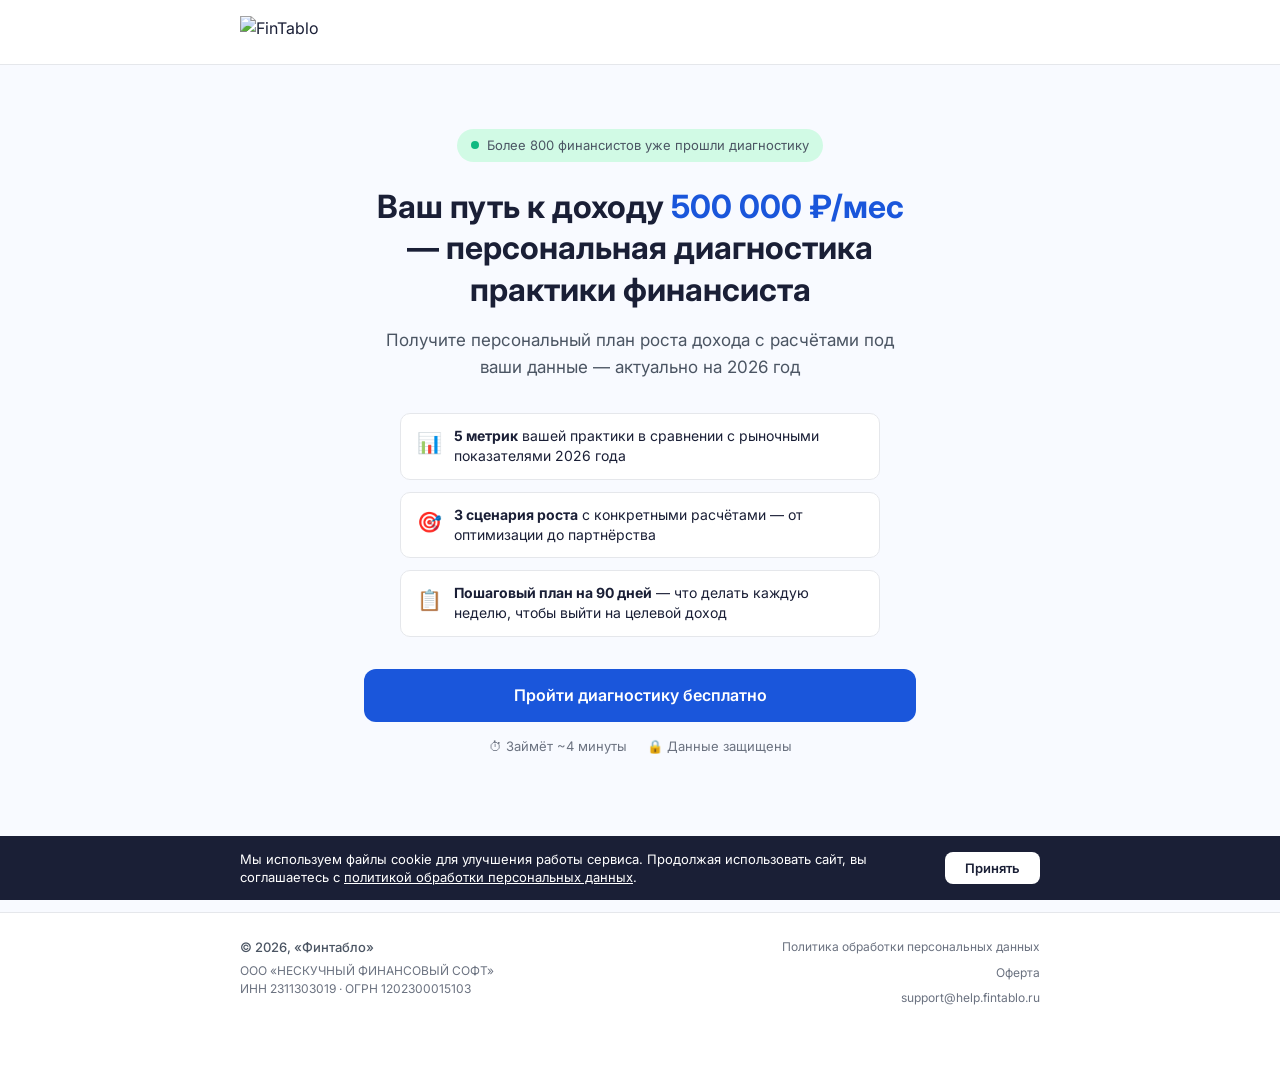
==== commit bcb9874b: "v4.8: полный аудит — 7 критичных + 10 важных исправлений Критичные: - Дубль текста на capture: «у на" ====
--- a/report.html
+++ b/report.html
@@ -5,6 +5,8 @@
   <meta name="viewport" content="width=device-width, initial-scale=1.0">
   <meta name="format-detection" content="telephone=no,date=no,address=no,email=no">
   <title>Персональный отчёт — Финтабло</title>
+  <link rel="preconnect" href="https://fonts.googleapis.com">
+  <link href="https://fonts.googleapis.com/css2?family=Inter:wght@400;500;600;700&display=swap" rel="stylesheet">
   <link rel="stylesheet" href="css/style.css">
   <!-- Yandex.Metrika -->
   <script type="text/javascript">
--- a/css/style.css
+++ b/css/style.css
@@ -333,7 +333,7 @@
   flex-direction: column;
   align-items: center;
   gap: 4px;
-  font-size: 11px;
+  font-size: 12px;
   color: var(--text-muted);
   width: 64px;
   text-align: center;
@@ -454,7 +454,7 @@
 .slider-labels {
   display: flex;
   justify-content: space-between;
-  font-size: 11px;
+  font-size: 12px;
   color: var(--text-muted);
   margin-top: 4px;
 }
@@ -573,6 +573,9 @@
   font-size: 28px;
   font-weight: 700;
   color: var(--brand-navy);
+  white-space: nowrap;
+  overflow: hidden;
+  text-overflow: ellipsis;
 }
 
 .metric-card .metric-sub {
@@ -690,20 +693,71 @@
   .inter-next-items { grid-template-columns: 1fr; }
 }
 
-/* Capture — personalized hook */
-.capture-hook {
-  background: var(--brand-blue-light);
+/* Capture — PAS structure */
+.capture-loss {
+  background: linear-gradient(135deg, #7F1D1D, #991B1B);
+  color: #fff;
+  border-radius: var(--radius);
+  padding: 24px;
+  text-align: center;
+  margin-bottom: 16px;
+}
+
+.capture-loss .cl-label { font-size: 13px; opacity: .75; margin-bottom: 4px; }
+.capture-loss .cl-value { font-size: 36px; font-weight: 700; margin: 4px 0; }
+.capture-loss .cl-daily { font-size: 14px; font-weight: 600; opacity: .9; }
+
+.capture-summary {
+  background: var(--surface);
+  border: 1px solid var(--border);
   border-radius: var(--radius);
   padding: 16px;
-  font-size: 15px;
-  color: var(--brand-navy);
-  line-height: 1.55;
+  margin-bottom: 16px;
+}
+
+.capture-summary .cs-row {
+  display: flex;
+  justify-content: space-between;
+  padding: 5px 0;
+  font-size: 14px;
+  border-bottom: 1px solid var(--border);
+}
+
+.capture-summary .cs-row:last-child { border-bottom: none; }
+.capture-summary .cs-label { color: var(--text-secondary); }
+.capture-summary .cs-value { font-weight: 600; color: var(--brand-navy); }
+
+.capture-solution {
   margin-bottom: 20px;
 }
 
-.capture-hook strong { color: var(--brand-blue); }
-
-/* Capture — mini gauge preview */
+.capture-cards {
+  display: grid;
+  grid-template-columns: 1fr 1fr;
+  gap: 8px;
+}
+
+.cc-item {
+  display: flex;
+  gap: 10px;
+  align-items: flex-start;
+  padding: 12px;
+  background: var(--surface);
+  border: 1px solid var(--border);
+  border-radius: 10px;
+  font-size: 13px;
+  line-height: 1.4;
+}
+
+.cc-item strong { color: var(--brand-navy); font-size: 14px; }
+.cc-icon { font-size: 20px; flex-shrink: 0; }
+
+@media (max-width: 480px) {
+  .capture-cards { grid-template-columns: 1fr; }
+  .capture-loss .cl-value { font-size: 30px; }
+}
+
+/* Capture — mini gauge preview (legacy, keep for compatibility) */
 .capture-gauge-item { margin-bottom: 12px; }
 
 .capture-gauge-item .cg-header {
@@ -870,7 +924,7 @@
 }
 
 .legal-text {
-  font-size: 11px;
+  font-size: 12px;
   color: var(--text-muted);
   margin-top: 12px;
   line-height: 1.5;
@@ -1004,7 +1058,7 @@
 }
 
 .report-hero .rh-stat-label {
-  font-size: 11px;
+  font-size: 12px;
   opacity: 0.7;
   text-transform: uppercase;
   letter-spacing: 0.5px;
@@ -1090,7 +1144,7 @@
   display: inline-block;
   padding: 2px 10px;
   border-radius: 10px;
-  font-size: 11px;
+  font-size: 12px;
   font-weight: 600;
   margin-left: 6px;
 }
@@ -1196,7 +1250,7 @@
   right: 16px;
   background: var(--brand-blue);
   color: #fff;
-  font-size: 11px;
+  font-size: 12px;
   font-weight: 600;
   padding: 3px 10px;
   border-radius: 10px;
@@ -1735,7 +1789,7 @@
   .metric-card { padding: 14px 10px; }
   .metric-card .metric-value { font-size: 22px; }
   .steps-preview { padding: 12px; gap: 4px; }
-  .steps-preview .sp-item { width: 48px; font-size: 9px; }
+  .steps-preview .sp-item { width: 48px; font-size: 11px; }
   .steps-preview .sp-icon { width: 26px; height: 26px; font-size: 12px; }
   .steps-preview .sp-arrow { font-size: 12px; }
   .insight-box { font-size: 12px; padding: 10px 12px; }
@@ -1926,7 +1980,7 @@
 }
 
 .footer-legal {
-  font-size: 11px;
+  font-size: 12px;
   color: var(--text-muted);
   line-height: 1.5;
 }
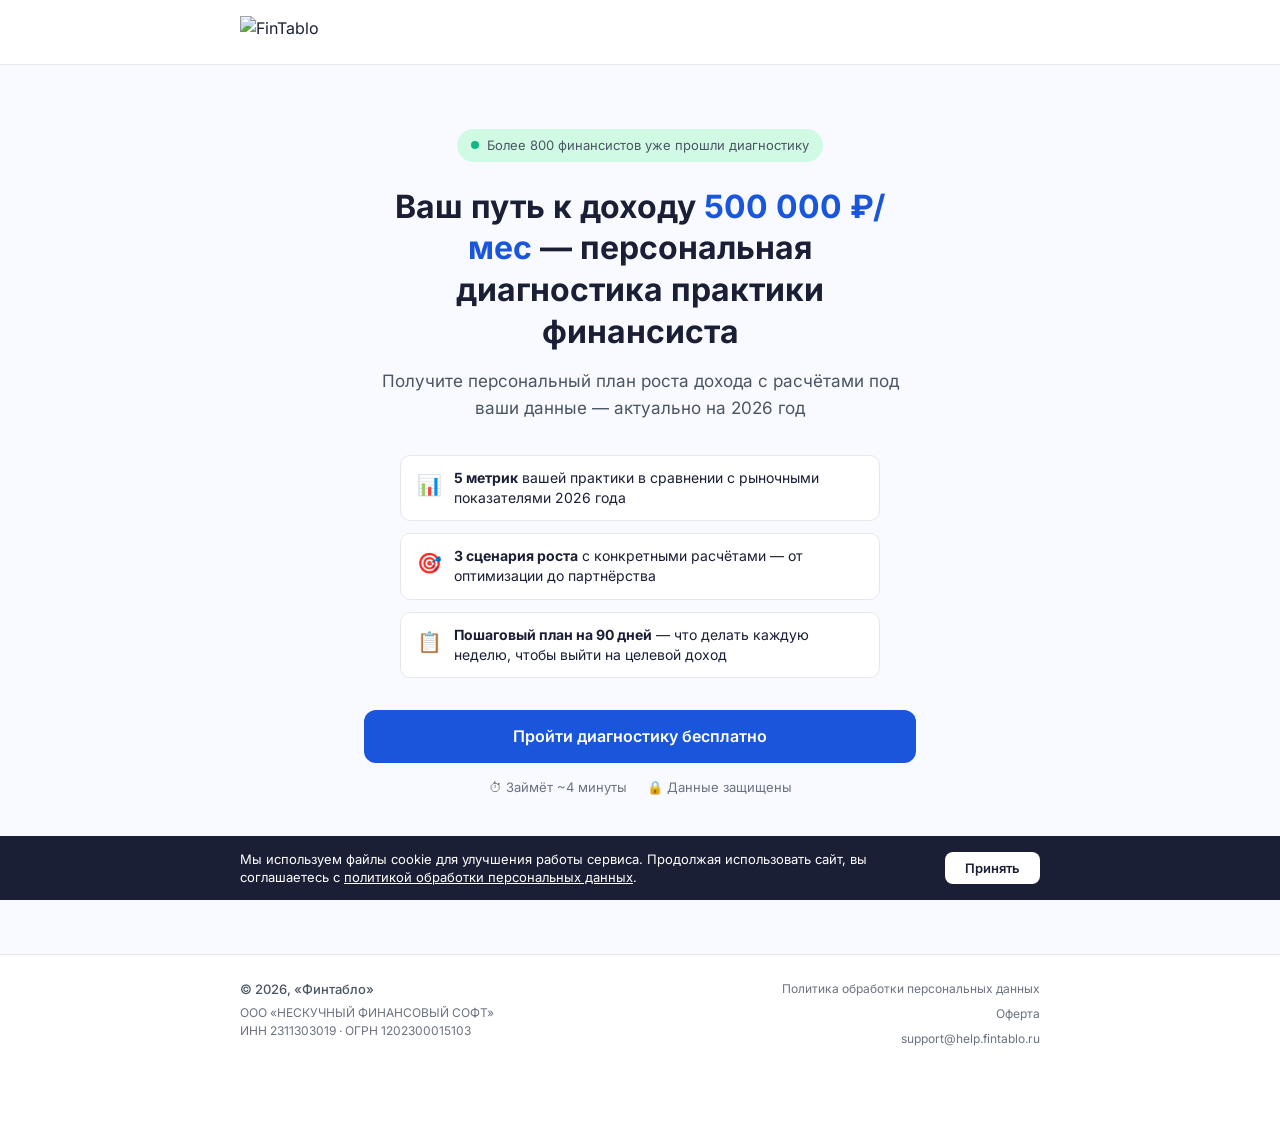
==== commit 9e0545b3: "v5.0: production-ready — favicon, meta, локальные шрифты, FTP-готовность Production: - favicon.svg (" ====
--- a/report.html
+++ b/report.html
@@ -4,9 +4,11 @@
   <meta charset="UTF-8">
   <meta name="viewport" content="width=device-width, initial-scale=1.0">
   <meta name="format-detection" content="telephone=no,date=no,address=no,email=no">
+  <meta name="description" content="Персональный отчёт по диагностике практики финансиста. 5 метрик, 3 сценария роста, план на 90 дней.">
+  <meta name="robots" content="noindex,nofollow">
   <title>Персональный отчёт — Финтабло</title>
-  <link rel="preconnect" href="https://fonts.googleapis.com">
-  <link href="https://fonts.googleapis.com/css2?family=Inter:wght@400;500;600;700&display=swap" rel="stylesheet">
+  <link rel="icon" type="image/svg+xml" href="favicon.svg">
+  <link rel="stylesheet" href="fonts/inter-local.css">
   <link rel="stylesheet" href="css/style.css">
   <!-- Yandex.Metrika -->
   <script type="text/javascript">
--- a/fonts/inter-local.css
+++ b/fonts/inter-local.css
@@ -0,0 +1,28 @@
+@font-face {
+  font-family: 'Inter';
+  font-style: normal;
+  font-weight: 400;
+  font-display: swap;
+  src: url(../fonts/UcCO3FwrK3iLTeHuS_nVMrMxCp50SjIw2boKoduKmMEVuLyfMZg.ttf) format('truetype');
+}
+@font-face {
+  font-family: 'Inter';
+  font-style: normal;
+  font-weight: 500;
+  font-display: swap;
+  src: url(../fonts/UcCO3FwrK3iLTeHuS_nVMrMxCp50SjIw2boKoduKmMEVuI6fMZg.ttf) format('truetype');
+}
+@font-face {
+  font-family: 'Inter';
+  font-style: normal;
+  font-weight: 600;
+  font-display: swap;
+  src: url(../fonts/UcCO3FwrK3iLTeHuS_nVMrMxCp50SjIw2boKoduKmMEVuGKYMZg.ttf) format('truetype');
+}
+@font-face {
+  font-family: 'Inter';
+  font-style: normal;
+  font-weight: 700;
+  font-display: swap;
+  src: url(../fonts/UcCO3FwrK3iLTeHuS_nVMrMxCp50SjIw2boKoduKmMEVuFuYMZg.ttf) format('truetype');
+}
